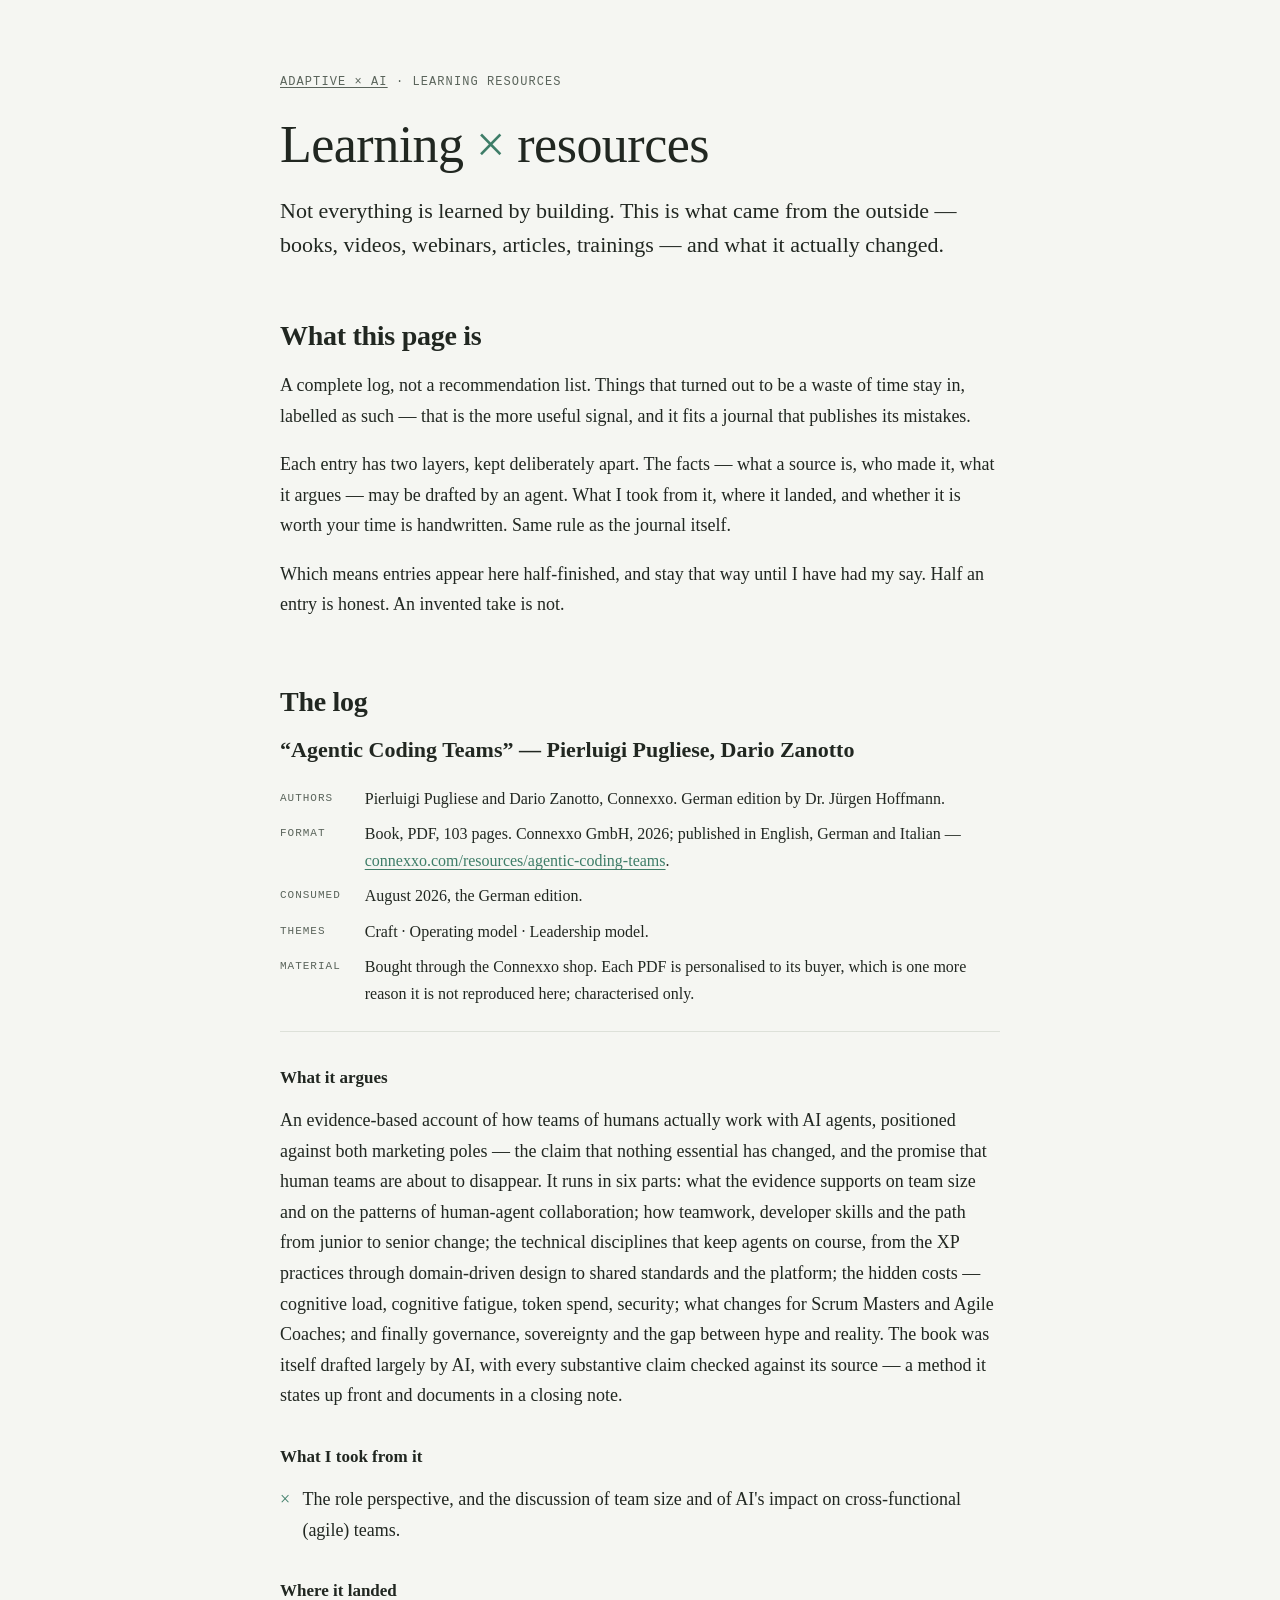
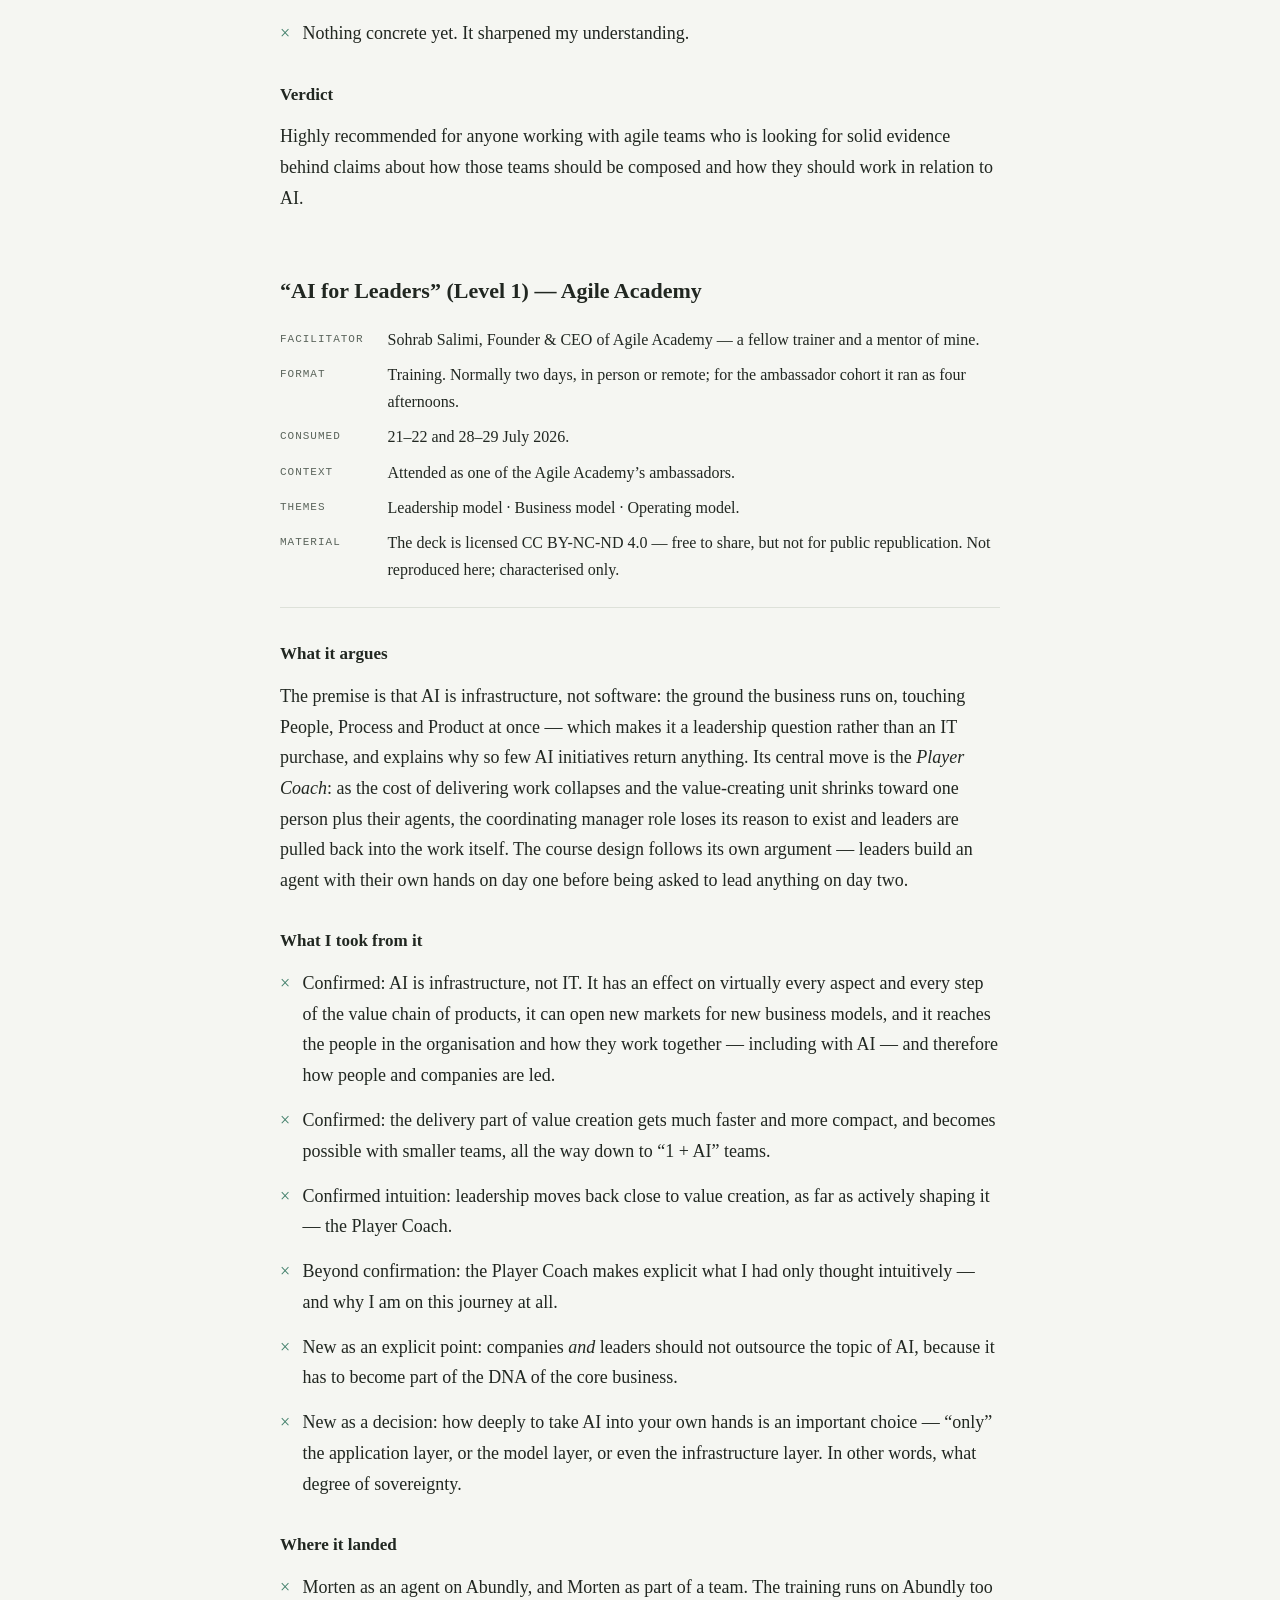
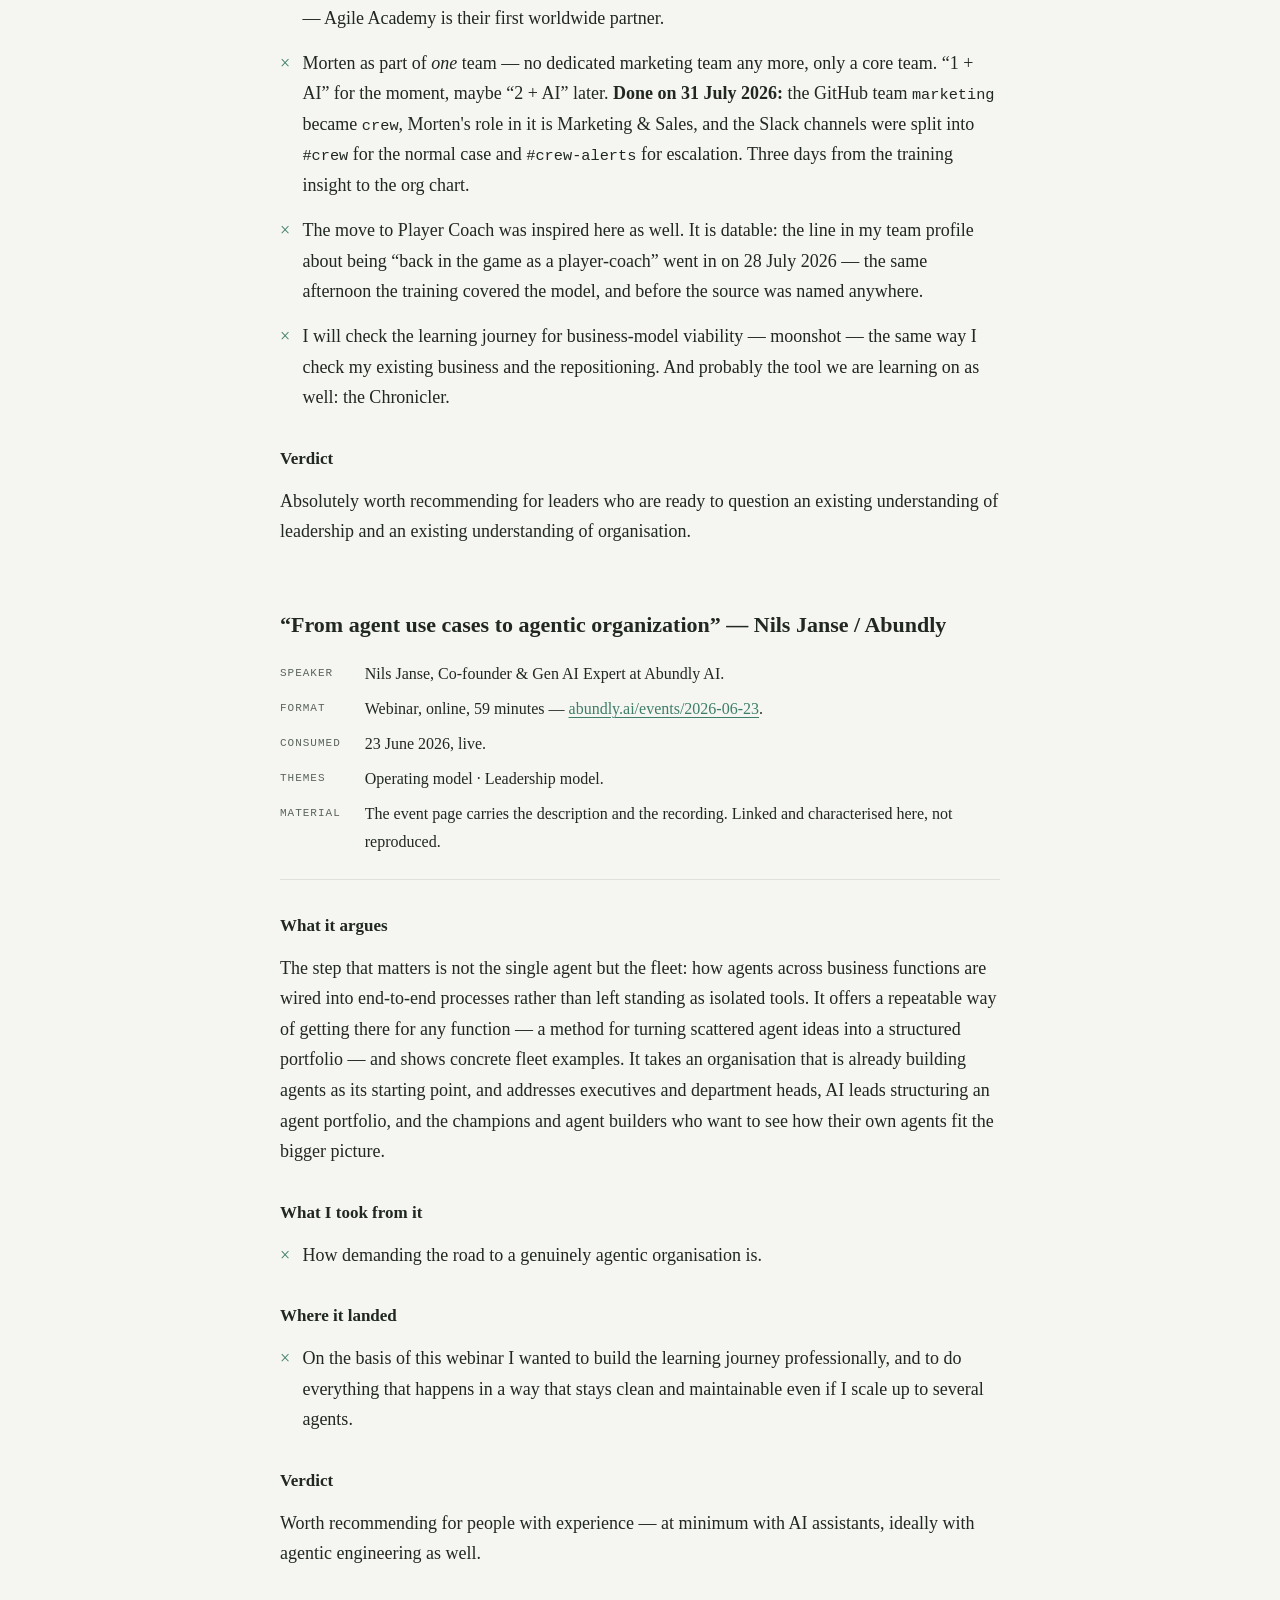
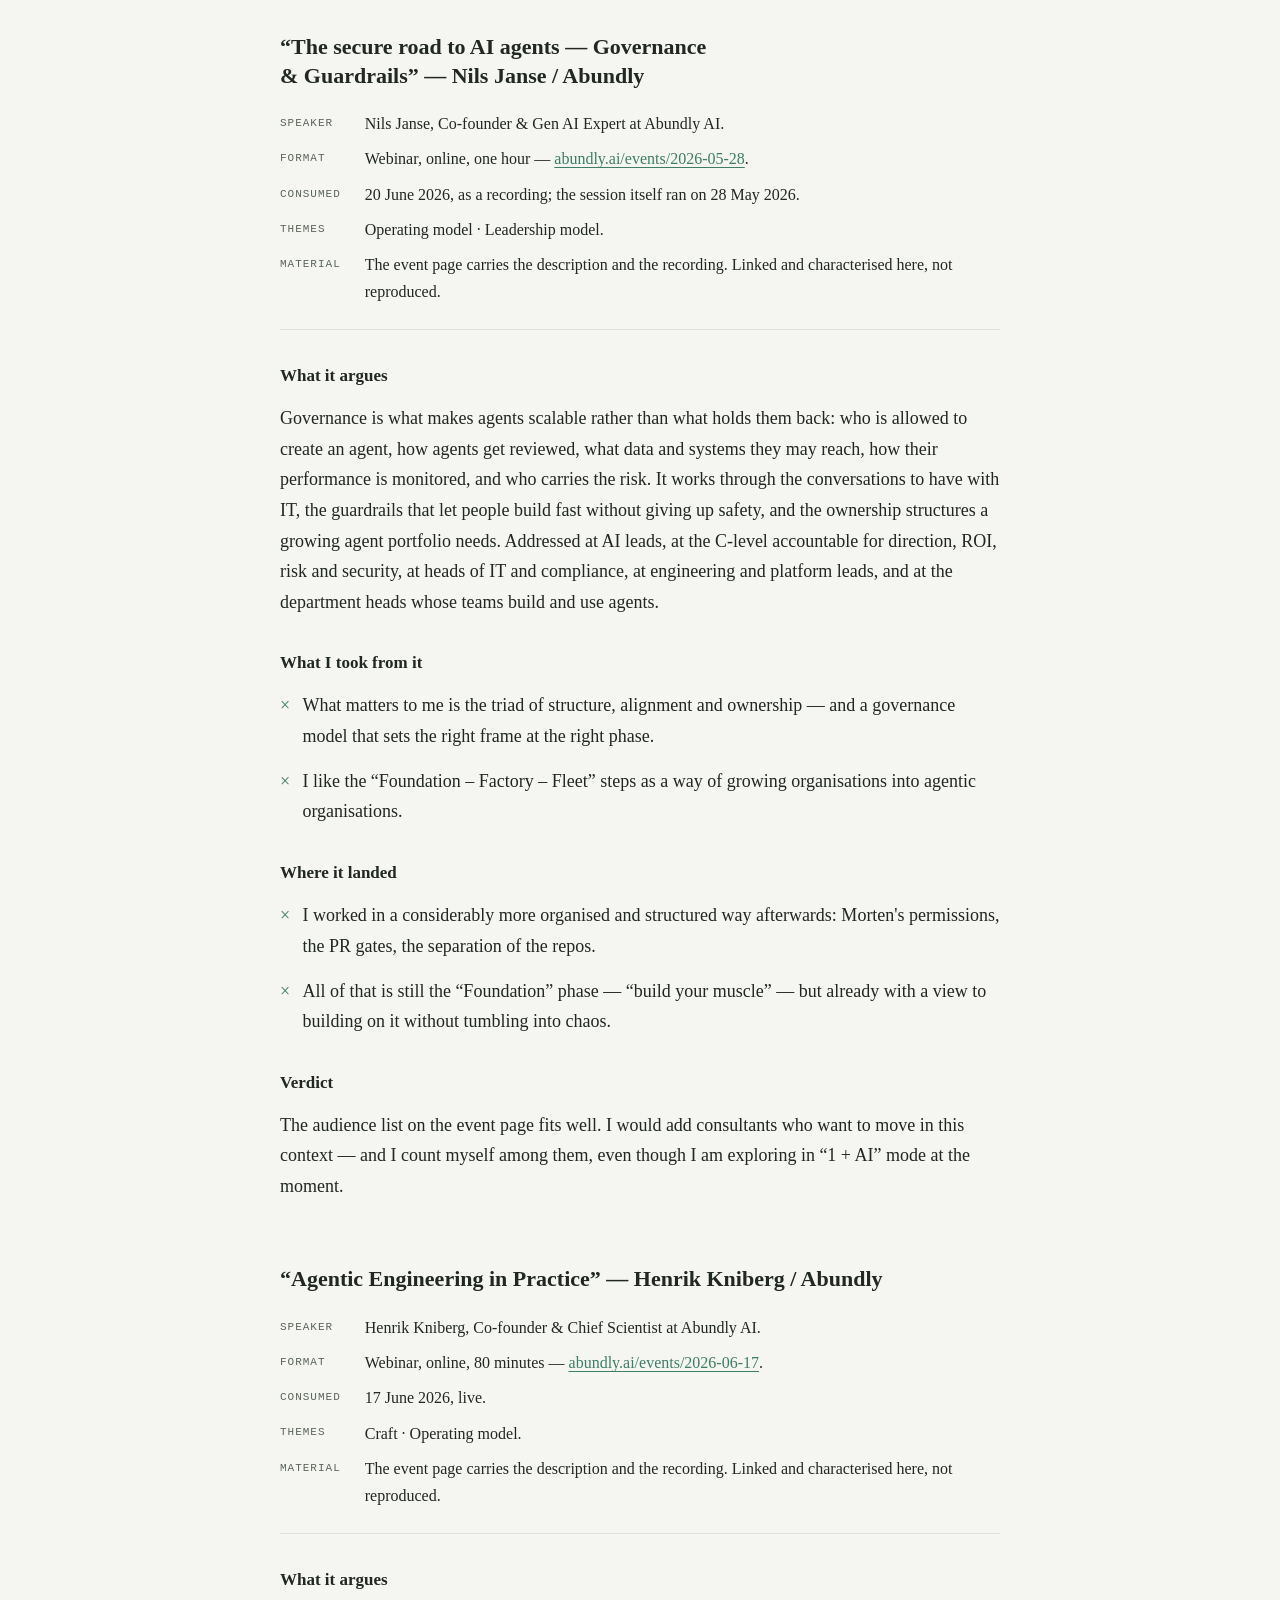
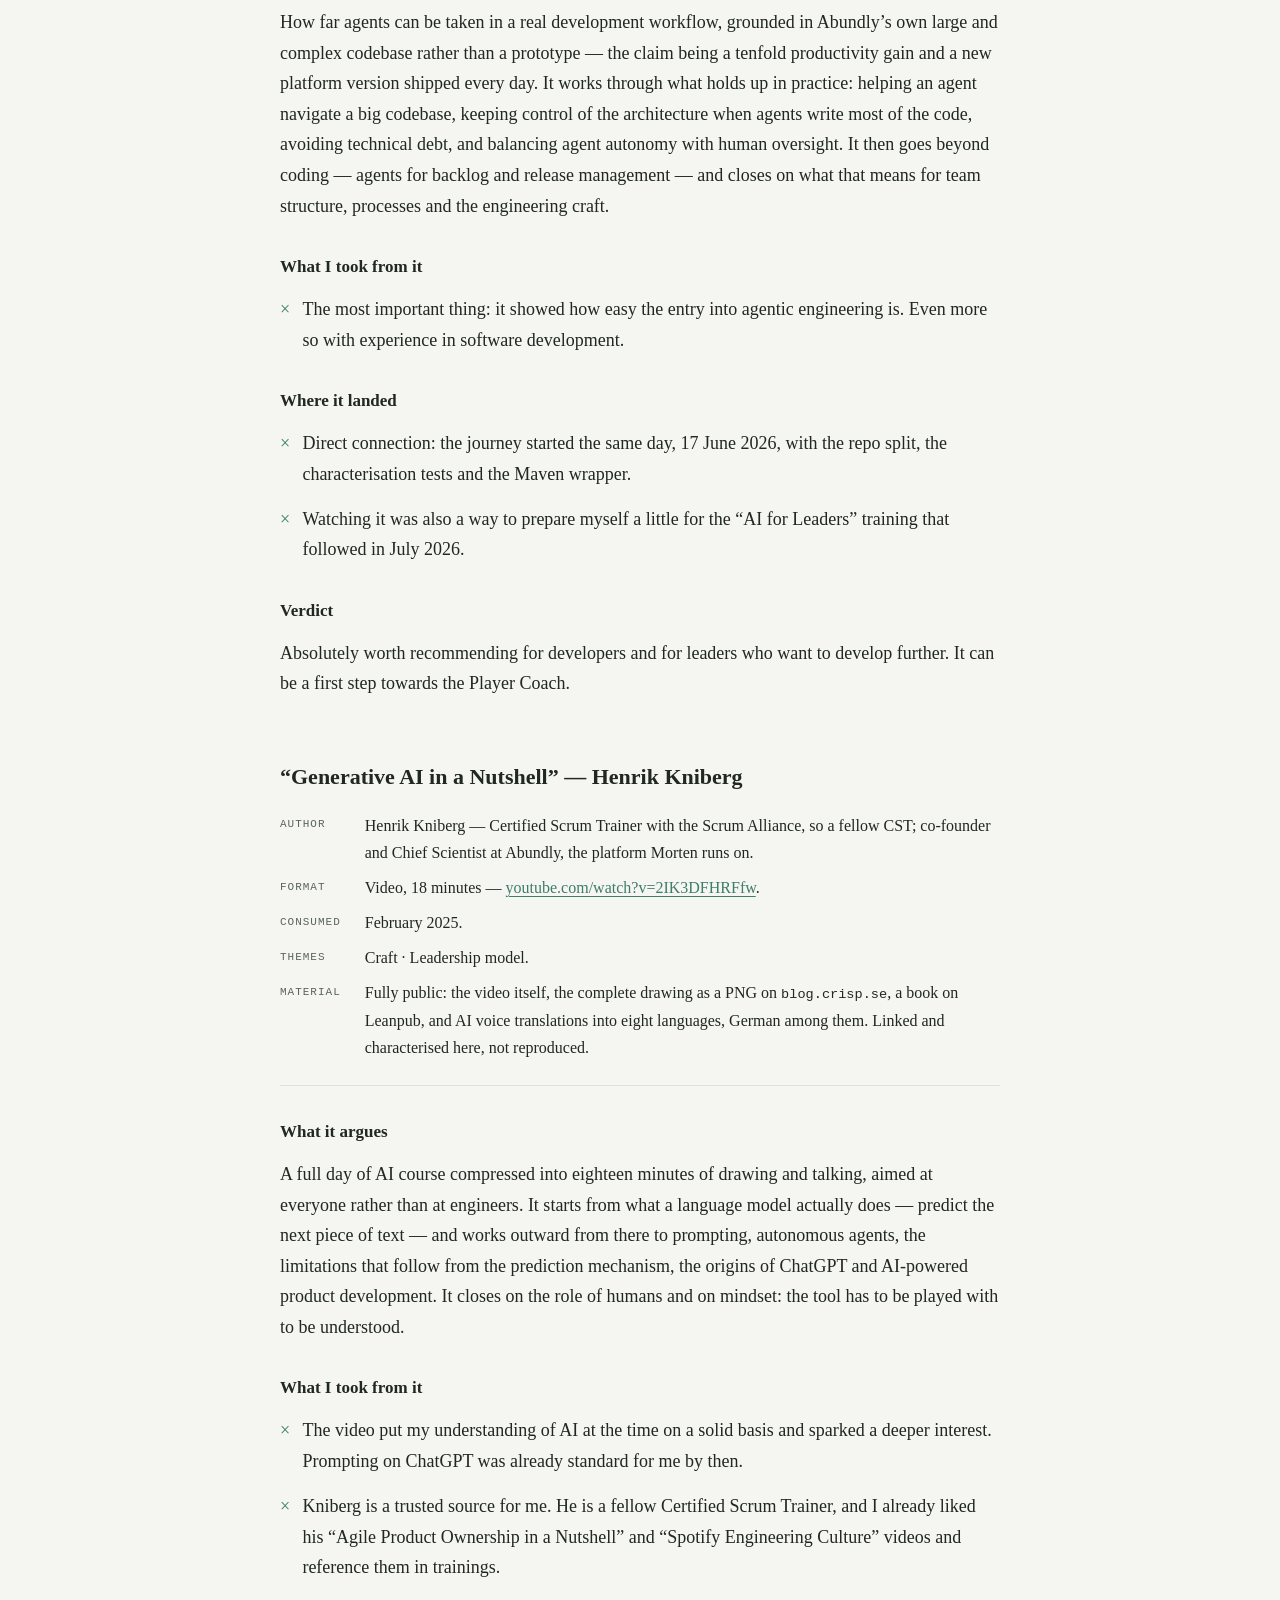
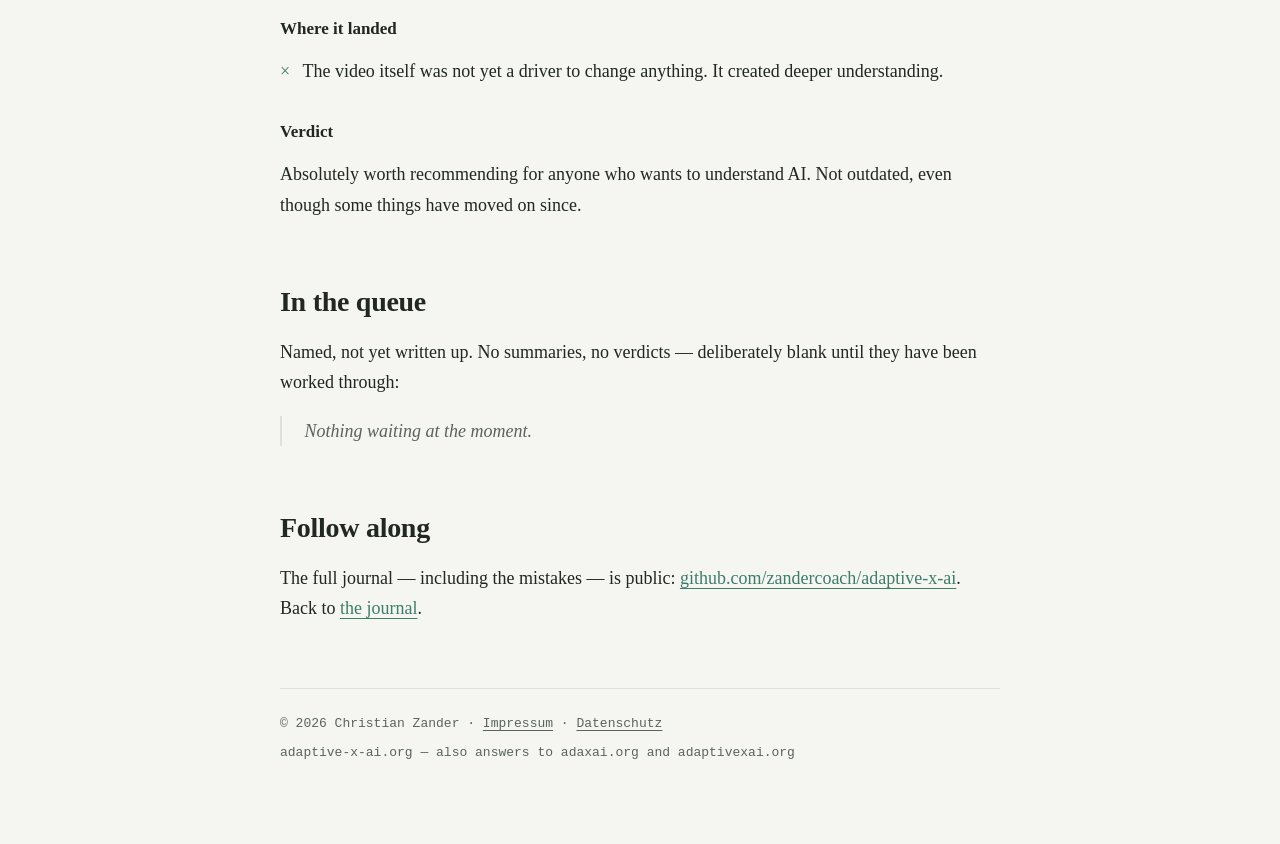
==== docs/resources.html @ 58e1b664 "Everything that fed in from outside is now in the log Five entries added to the learning resources: " ====
<!doctype html>
<html lang="en">
<head>
<meta charset="utf-8">
<meta name="viewport" content="width=device-width, initial-scale=1">
<title>Learning Resources — Adaptive × AI</title>
<meta name="description" content="Books, videos, webinars, articles and trainings that fed into the Adaptive × AI learning journey — with what they actually changed.">
<link rel="icon" href="data:image/svg+xml,%3Csvg xmlns='http://www.w3.org/2000/svg' viewBox='0 0 16 16'%3E%3Ctext x='8' y='13' font-size='14' text-anchor='middle' fill='%233E7D68' font-family='Georgia,serif'%3E%C3%97%3C/text%3E%3C/svg%3E">
<style>
:root {
  --paper: #F5F6F2;
  --ink: #212721;
  --muted: #5A645B;
  --accent: #3E7D68;
  --rule: #DDE1D9;
  --serif: Charter, "Bitstream Charter", "Sitka Text", Cambria, Georgia, serif;
  --mono: ui-monospace, "Cascadia Code", Consolas, "SF Mono", Menlo, monospace;
}
@media (prefers-color-scheme: dark) {
  :root {
    --paper: #161A16;
    --ink: #D9DED4;
    --muted: #93A094;
    --accent: #7FBCA5;
    --rule: #2B312B;
  }
}
:root[data-theme="light"] {
  --paper: #F5F6F2;
  --ink: #212721;
  --muted: #5A645B;
  --accent: #3E7D68;
  --rule: #DDE1D9;
}
:root[data-theme="dark"] {
  --paper: #161A16;
  --ink: #D9DED4;
  --muted: #93A094;
  --accent: #7FBCA5;
  --rule: #2B312B;
}
* { box-sizing: border-box; }
html { background: var(--paper); }
body {
  margin: 0;
  background: var(--paper);
  color: var(--ink);
  font-family: var(--serif);
  font-size: 1.125rem;
  line-height: 1.7;
}
main {
  max-width: 48rem;
  margin: 0 auto;
  padding: 4.5rem 1.5rem 2rem;
}
a {
  color: var(--accent);
  text-decoration: underline;
  text-decoration-thickness: 1px;
  text-underline-offset: 0.2em;
}
a:hover { text-decoration-thickness: 2px; }
a:focus-visible {
  outline: 2px solid var(--accent);
  outline-offset: 2px;
  border-radius: 1px;
}
header { margin-bottom: 3.5rem; }
.eyebrow {
  font-family: var(--mono);
  font-size: 0.75rem;
  letter-spacing: 0.09em;
  text-transform: uppercase;
  color: var(--muted);
  margin: 0 0 1.5rem;
}
.eyebrow a { color: var(--muted); }
.eyebrow a:hover { color: var(--accent); }
h1 {
  font-size: clamp(2.25rem, 6.5vw, 3.25rem);
  font-weight: 400;
  line-height: 1.1;
  margin: 0 0 1.25rem;
  letter-spacing: -0.01em;
  text-wrap: balance;
}
h1 .x { color: var(--accent); }
.lede {
  font-size: 1.375rem;
  line-height: 1.55;
  margin: 0 0 1.25rem;
  text-wrap: balance;
}
section { margin-bottom: 4rem; }
h2 {
  font-family: var(--serif);
  font-size: 1.75rem;
  font-weight: 600;
  line-height: 1.25;
  letter-spacing: -0.01em;
  color: var(--ink);
  margin: 0 0 1.1rem;
  text-wrap: balance;
}
h3 {
  font-family: var(--serif);
  font-size: 1.375rem;
  font-weight: 600;
  line-height: 1.3;
  margin: 4rem 0 1.25rem;
  text-wrap: balance;
}
h2 + h3 { margin-top: 0; }
h4 {
  font-family: var(--serif);
  font-size: 1.0625rem;
  font-weight: 600;
  margin: 2rem 0 0.75rem;
}
p { margin: 0 0 1.1rem; }
p:last-child { margin-bottom: 0; }
dl.facts {
  display: grid;
  grid-template-columns: max-content 1fr;
  gap: 0.5rem 1.5rem;
  margin: 0 0 1.75rem;
  padding: 0 0 1.5rem;
  border-bottom: 1px solid var(--rule);
  font-size: 1rem;
}
dl.facts dt {
  font-family: var(--mono);
  font-size: 0.6875rem;
  letter-spacing: 0.09em;
  text-transform: uppercase;
  color: var(--muted);
  padding-top: 0.45em;
  line-height: 1.5;
}
dl.facts dd { margin: 0; }
@media (max-width: 36rem) {
  dl.facts {
    grid-template-columns: 1fr;
    gap: 0;
  }
  dl.facts dt { padding-top: 1rem; }
  dl.facts dt:first-child { padding-top: 0; }
}
code {
  font-family: var(--mono);
  font-size: 0.85em;
}
ul {
  margin: 0;
  padding: 0;
  list-style: none;
  display: flex;
  flex-direction: column;
  gap: 0.9rem;
}
ul li {
  padding-left: 1.4rem;
  position: relative;
}
ul li::before {
  content: "×";
  position: absolute;
  left: 0;
  color: var(--accent);
}
.meta {
  font-family: var(--mono);
  font-size: 0.8125rem;
  color: var(--muted);
}
.empty {
  border-left: 2px solid var(--rule);
  padding-left: 1.4rem;
  color: var(--muted);
  font-style: italic;
}
footer {
  border-top: 1px solid var(--rule);
  margin-top: 4rem;
  padding: 1.5rem 0 3rem;
  font-family: var(--mono);
  font-size: 0.8125rem;
  color: var(--muted);
  display: flex;
  flex-direction: column;
  gap: 0.4rem;
}
footer p { margin: 0; }
footer a { color: var(--muted); }
footer a:hover { color: var(--accent); }
</style>
</head>
<body>
<main>

<header>
  <p class="eyebrow"><a href="./">Adaptive × AI</a> · Learning resources</p>
  <h1>Learning <span class="x">×</span> resources</h1>
  <p class="lede">Not everything is learned by building. This is what came from the outside — books, videos, webinars, articles, trainings — and what it actually changed.</p>
</header>

<section>
  <h2>What this page is</h2>
  <p>A complete log, not a recommendation list. Things that turned out to be a waste of time stay in, labelled as such — that is the more useful signal, and it fits a journal that publishes its mistakes.</p>
  <p>Each entry has two layers, kept deliberately apart. The facts — what a source is, who made it, what it argues — may be drafted by an agent. What I took from it, where it landed, and whether it is worth your time is handwritten. Same rule as the journal itself.</p>
  <p>Which means entries appear here half-finished, and stay that way until I have had my say. Half an entry is honest. An invented take is not.</p>
</section>

<section>
  <h2>The log</h2>

  <h3>“Agentic Coding Teams” — Pierluigi Pugliese, Dario Zanotto</h3>

  <dl class="facts">
    <dt>Authors</dt>
    <dd>Pierluigi Pugliese and Dario Zanotto, Connexxo. German edition by Dr. Jürgen Hoffmann.</dd>
    <dt>Format</dt>
    <dd>Book, PDF, 103 pages. Connexxo GmbH, 2026; published in English, German and Italian — <a href="https://connexxo.com/resources/agentic-coding-teams/">connexxo.com/resources/agentic-coding-teams</a>.</dd>
    <dt>Consumed</dt>
    <dd>August 2026, the German edition.</dd>
    <dt>Themes</dt>
    <dd>Craft · Operating model · Leadership model.</dd>
    <dt>Material</dt>
    <dd>Bought through the Connexxo shop. Each PDF is personalised to its buyer, which is one more reason it is not reproduced here; characterised only.</dd>
  </dl>

  <h4>What it argues</h4>
  <p>An evidence-based account of how teams of humans actually work with AI agents, positioned against both marketing poles — the claim that nothing essential has changed, and the promise that human teams are about to disappear. It runs in six parts: what the evidence supports on team size and on the patterns of human-agent collaboration; how teamwork, developer skills and the path from junior to senior change; the technical disciplines that keep agents on course, from the XP practices through domain-driven design to shared standards and the platform; the hidden costs — cognitive load, cognitive fatigue, token spend, security; what changes for Scrum Masters and Agile Coaches; and finally governance, sovereignty and the gap between hype and reality. The book was itself drafted largely by AI, with every substantive claim checked against its source — a method it states up front and documents in a closing note.</p>

  <h4>What I took from it</h4>
  <ul>
    <li>The role perspective, and the discussion of team size and of AI's impact on cross-functional (agile) teams.</li>
  </ul>

  <h4>Where it landed</h4>
  <ul>
    <li>Nothing concrete yet. It sharpened my understanding.</li>
  </ul>

  <h4>Verdict</h4>
  <p>Highly recommended for anyone working with agile teams who is looking for solid evidence behind claims about how those teams should be composed and how they should work in relation to AI.</p>

  <h3>“AI for Leaders” (Level 1) — Agile Academy</h3>

  <dl class="facts">
    <dt>Facilitator</dt>
    <dd>Sohrab Salimi, Founder &amp; CEO of Agile Academy — a fellow trainer and a mentor of mine.</dd>
    <dt>Format</dt>
    <dd>Training. Normally two days, in person or remote; for the ambassador cohort it ran as four afternoons.</dd>
    <dt>Consumed</dt>
    <dd>21–22 and 28–29 July 2026.</dd>
    <dt>Context</dt>
    <dd>Attended as one of the Agile Academy’s ambassadors.</dd>
    <dt>Themes</dt>
    <dd>Leadership model · Business model · Operating model.</dd>
    <dt>Material</dt>
    <dd>The deck is licensed CC BY-NC-ND 4.0 — free to share, but not for public republication. Not reproduced here; characterised only.</dd>
  </dl>

  <h4>What it argues</h4>
  <p>The premise is that AI is infrastructure, not software: the ground the business runs on, touching People, Process and Product at once — which makes it a leadership question rather than an IT purchase, and explains why so few AI initiatives return anything. Its central move is the <em>Player Coach</em>: as the cost of delivering work collapses and the value-creating unit shrinks toward one person plus their agents, the coordinating manager role loses its reason to exist and leaders are pulled back into the work itself. The course design follows its own argument — leaders build an agent with their own hands on day one before being asked to lead anything on day two.</p>

  <h4>What I took from it</h4>
  <ul>
    <li>Confirmed: AI is infrastructure, not IT. It has an effect on virtually every aspect and every step of the value chain of products, it can open new markets for new business models, and it reaches the people in the organisation and how they work together — including with AI — and therefore how people and companies are led.</li>
    <li>Confirmed: the delivery part of value creation gets much faster and more compact, and becomes possible with smaller teams, all the way down to “1 + AI” teams.</li>
    <li>Confirmed intuition: leadership moves back close to value creation, as far as actively shaping it — the Player Coach.</li>
    <li>Beyond confirmation: the Player Coach makes explicit what I had only thought intuitively — and why I am on this journey at all.</li>
    <li>New as an explicit point: companies <em>and</em> leaders should not outsource the topic of AI, because it has to become part of the DNA of the core business.</li>
    <li>New as a decision: how deeply to take AI into your own hands is an important choice — “only” the application layer, or the model layer, or even the infrastructure layer. In other words, what degree of sovereignty.</li>
  </ul>

  <h4>Where it landed</h4>
  <ul>
    <li>Morten as an agent on Abundly, and Morten as part of a team. The training runs on Abundly too — Agile Academy is their first worldwide partner.</li>
    <li>Morten as part of <em>one</em> team — no dedicated marketing team any more, only a core team. “1 + AI” for the moment, maybe “2 + AI” later. <strong>Done on 31 July 2026:</strong> the GitHub team <code>marketing</code> became <code>crew</code>, Morten's role in it is Marketing &amp; Sales, and the Slack channels were split into <code>#crew</code> for the normal case and <code>#crew-alerts</code> for escalation. Three days from the training insight to the org chart.</li>
    <li>The move to Player Coach was inspired here as well. It is datable: the line in my team profile about being “back in the game as a player-coach” went in on 28 July 2026 — the same afternoon the training covered the model, and before the source was named anywhere.</li>
    <li>I will check the learning journey for business-model viability — moonshot — the same way I check my existing business and the repositioning. And probably the tool we are learning on as well: the Chronicler.</li>
  </ul>

  <h4>Verdict</h4>
  <p>Absolutely worth recommending for leaders who are ready to question an existing understanding of leadership and an existing understanding of organisation.</p>

  <h3>“From agent use cases to agentic organization” — Nils Janse / Abundly</h3>

  <dl class="facts">
    <dt>Speaker</dt>
    <dd>Nils Janse, Co-founder &amp; Gen AI Expert at Abundly AI.</dd>
    <dt>Format</dt>
    <dd>Webinar, online, 59 minutes — <a href="https://www.abundly.ai/events/2026-06-23/webinar-from-agent-use-cases-to-agentic-organization">abundly.ai/events/2026-06-23</a>.</dd>
    <dt>Consumed</dt>
    <dd>23 June 2026, live.</dd>
    <dt>Themes</dt>
    <dd>Operating model · Leadership model.</dd>
    <dt>Material</dt>
    <dd>The event page carries the description and the recording. Linked and characterised here, not reproduced.</dd>
  </dl>

  <h4>What it argues</h4>
  <p>The step that matters is not the single agent but the fleet: how agents across business functions are wired into end-to-end processes rather than left standing as isolated tools. It offers a repeatable way of getting there for any function — a method for turning scattered agent ideas into a structured portfolio — and shows concrete fleet examples. It takes an organisation that is already building agents as its starting point, and addresses executives and department heads, AI leads structuring an agent portfolio, and the champions and agent builders who want to see how their own agents fit the bigger picture.</p>

  <h4>What I took from it</h4>
  <ul>
    <li>How demanding the road to a genuinely agentic organisation is.</li>
  </ul>

  <h4>Where it landed</h4>
  <ul>
    <li>On the basis of this webinar I wanted to build the learning journey professionally, and to do everything that happens in a way that stays clean and maintainable even if I scale up to several agents.</li>
  </ul>

  <h4>Verdict</h4>
  <p>Worth recommending for people with experience — at minimum with AI assistants, ideally with agentic engineering as well.</p>

  <h3>“The secure road to AI agents — Governance &amp; Guardrails” — Nils Janse / Abundly</h3>

  <dl class="facts">
    <dt>Speaker</dt>
    <dd>Nils Janse, Co-founder &amp; Gen AI Expert at Abundly AI.</dd>
    <dt>Format</dt>
    <dd>Webinar, online, one hour — <a href="https://www.abundly.ai/events/2026-05-28/webinar-the-secure-road-to-ai-agents-governance-guardrails">abundly.ai/events/2026-05-28</a>.</dd>
    <dt>Consumed</dt>
    <dd>20 June 2026, as a recording; the session itself ran on 28 May 2026.</dd>
    <dt>Themes</dt>
    <dd>Operating model · Leadership model.</dd>
    <dt>Material</dt>
    <dd>The event page carries the description and the recording. Linked and characterised here, not reproduced.</dd>
  </dl>

  <h4>What it argues</h4>
  <p>Governance is what makes agents scalable rather than what holds them back: who is allowed to create an agent, how agents get reviewed, what data and systems they may reach, how their performance is monitored, and who carries the risk. It works through the conversations to have with IT, the guardrails that let people build fast without giving up safety, and the ownership structures a growing agent portfolio needs. Addressed at AI leads, at the C-level accountable for direction, ROI, risk and security, at heads of IT and compliance, at engineering and platform leads, and at the department heads whose teams build and use agents.</p>

  <h4>What I took from it</h4>
  <ul>
    <li>What matters to me is the triad of structure, alignment and ownership — and a governance model that sets the right frame at the right phase.</li>
    <li>I like the “Foundation – Factory – Fleet” steps as a way of growing organisations into agentic organisations.</li>
  </ul>

  <h4>Where it landed</h4>
  <ul>
    <li>I worked in a considerably more organised and structured way afterwards: Morten's permissions, the PR gates, the separation of the repos.</li>
    <li>All of that is still the “Foundation” phase — “build your muscle” — but already with a view to building on it without tumbling into chaos.</li>
  </ul>

  <h4>Verdict</h4>
  <p>The audience list on the event page fits well. I would add consultants who want to move in this context — and I count myself among them, even though I am exploring in “1 + AI” mode at the moment.</p>

  <h3>“Agentic Engineering in Practice” — Henrik Kniberg / Abundly</h3>

  <dl class="facts">
    <dt>Speaker</dt>
    <dd>Henrik Kniberg, Co-founder &amp; Chief Scientist at Abundly AI.</dd>
    <dt>Format</dt>
    <dd>Webinar, online, 80 minutes — <a href="https://www.abundly.ai/events/2026-06-17/webinar-agentic-engineering-in-practice">abundly.ai/events/2026-06-17</a>.</dd>
    <dt>Consumed</dt>
    <dd>17 June 2026, live.</dd>
    <dt>Themes</dt>
    <dd>Craft · Operating model.</dd>
    <dt>Material</dt>
    <dd>The event page carries the description and the recording. Linked and characterised here, not reproduced.</dd>
  </dl>

  <h4>What it argues</h4>
  <p>How far agents can be taken in a real development workflow, grounded in Abundly’s own large and complex codebase rather than a prototype — the claim being a tenfold productivity gain and a new platform version shipped every day. It works through what holds up in practice: helping an agent navigate a big codebase, keeping control of the architecture when agents write most of the code, avoiding technical debt, and balancing agent autonomy with human oversight. It then goes beyond coding — agents for backlog and release management — and closes on what that means for team structure, processes and the engineering craft.</p>

  <h4>What I took from it</h4>
  <ul>
    <li>The most important thing: it showed how easy the entry into agentic engineering is. Even more so with experience in software development.</li>
  </ul>

  <h4>Where it landed</h4>
  <ul>
    <li>Direct connection: the journey started the same day, 17 June 2026, with the repo split, the characterisation tests and the Maven wrapper.</li>
    <li>Watching it was also a way to prepare myself a little for the “AI for Leaders” training that followed in July 2026.</li>
  </ul>

  <h4>Verdict</h4>
  <p>Absolutely worth recommending for developers and for leaders who want to develop further. It can be a first step towards the Player Coach.</p>

  <h3>“Generative AI in a Nutshell” — Henrik Kniberg</h3>

  <dl class="facts">
    <dt>Author</dt>
    <dd>Henrik Kniberg — Certified Scrum Trainer with the Scrum Alliance, so a fellow CST; co-founder and Chief Scientist at Abundly, the platform Morten runs on.</dd>
    <dt>Format</dt>
    <dd>Video, 18 minutes — <a href="https://www.youtube.com/watch?v=2IK3DFHRFfw">youtube.com/watch?v=2IK3DFHRFfw</a>.</dd>
    <dt>Consumed</dt>
    <dd>February 2025.</dd>
    <dt>Themes</dt>
    <dd>Craft · Leadership model.</dd>
    <dt>Material</dt>
    <dd>Fully public: the video itself, the complete drawing as a PNG on <code>blog.crisp.se</code>, a book on Leanpub, and AI voice translations into eight languages, German among them. Linked and characterised here, not reproduced.</dd>
  </dl>

  <h4>What it argues</h4>
  <p>A full day of AI course compressed into eighteen minutes of drawing and talking, aimed at everyone rather than at engineers. It starts from what a language model actually does — predict the next piece of text — and works outward from there to prompting, autonomous agents, the limitations that follow from the prediction mechanism, the origins of ChatGPT and AI-powered product development. It closes on the role of humans and on mindset: the tool has to be played with to be understood.</p>

  <h4>What I took from it</h4>
  <ul>
    <li>The video put my understanding of AI at the time on a solid basis and sparked a deeper interest. Prompting on ChatGPT was already standard for me by then.</li>
    <li>Kniberg is a trusted source for me. He is a fellow Certified Scrum Trainer, and I already liked his “Agile Product Ownership in a Nutshell” and “Spotify Engineering Culture” videos and reference them in trainings.</li>
  </ul>

  <h4>Where it landed</h4>
  <ul>
    <li>The video itself was not yet a driver to change anything. It created deeper understanding.</li>
  </ul>

  <h4>Verdict</h4>
  <p>Absolutely worth recommending for anyone who wants to understand AI. Not outdated, even though some things have moved on since.</p>
</section>

<section>
  <h2>In the queue</h2>
  <p>Named, not yet written up. No summaries, no verdicts — deliberately blank until they have been worked through:</p>
  <p class="empty">Nothing waiting at the moment.</p>
</section>

<section>
  <h2>Follow along</h2>
  <p>The full journal — including the mistakes — is public: <a href="https://github.com/zandercoach/adaptive-x-ai">github.com/zandercoach/adaptive-x-ai</a>. Back to <a href="./">the journal</a>.</p>
</section>

<footer>
  <p>© 2026 Christian Zander · <a href="https://www.zander.coach/impressum/">Impressum</a> · <a href="https://www.zander.coach/datenschutz/">Datenschutz</a></p>
  <p>adaptive-x-ai.org — also answers to adaxai.org and adaptivexai.org</p>
</footer>

</main>
</body>
</html>
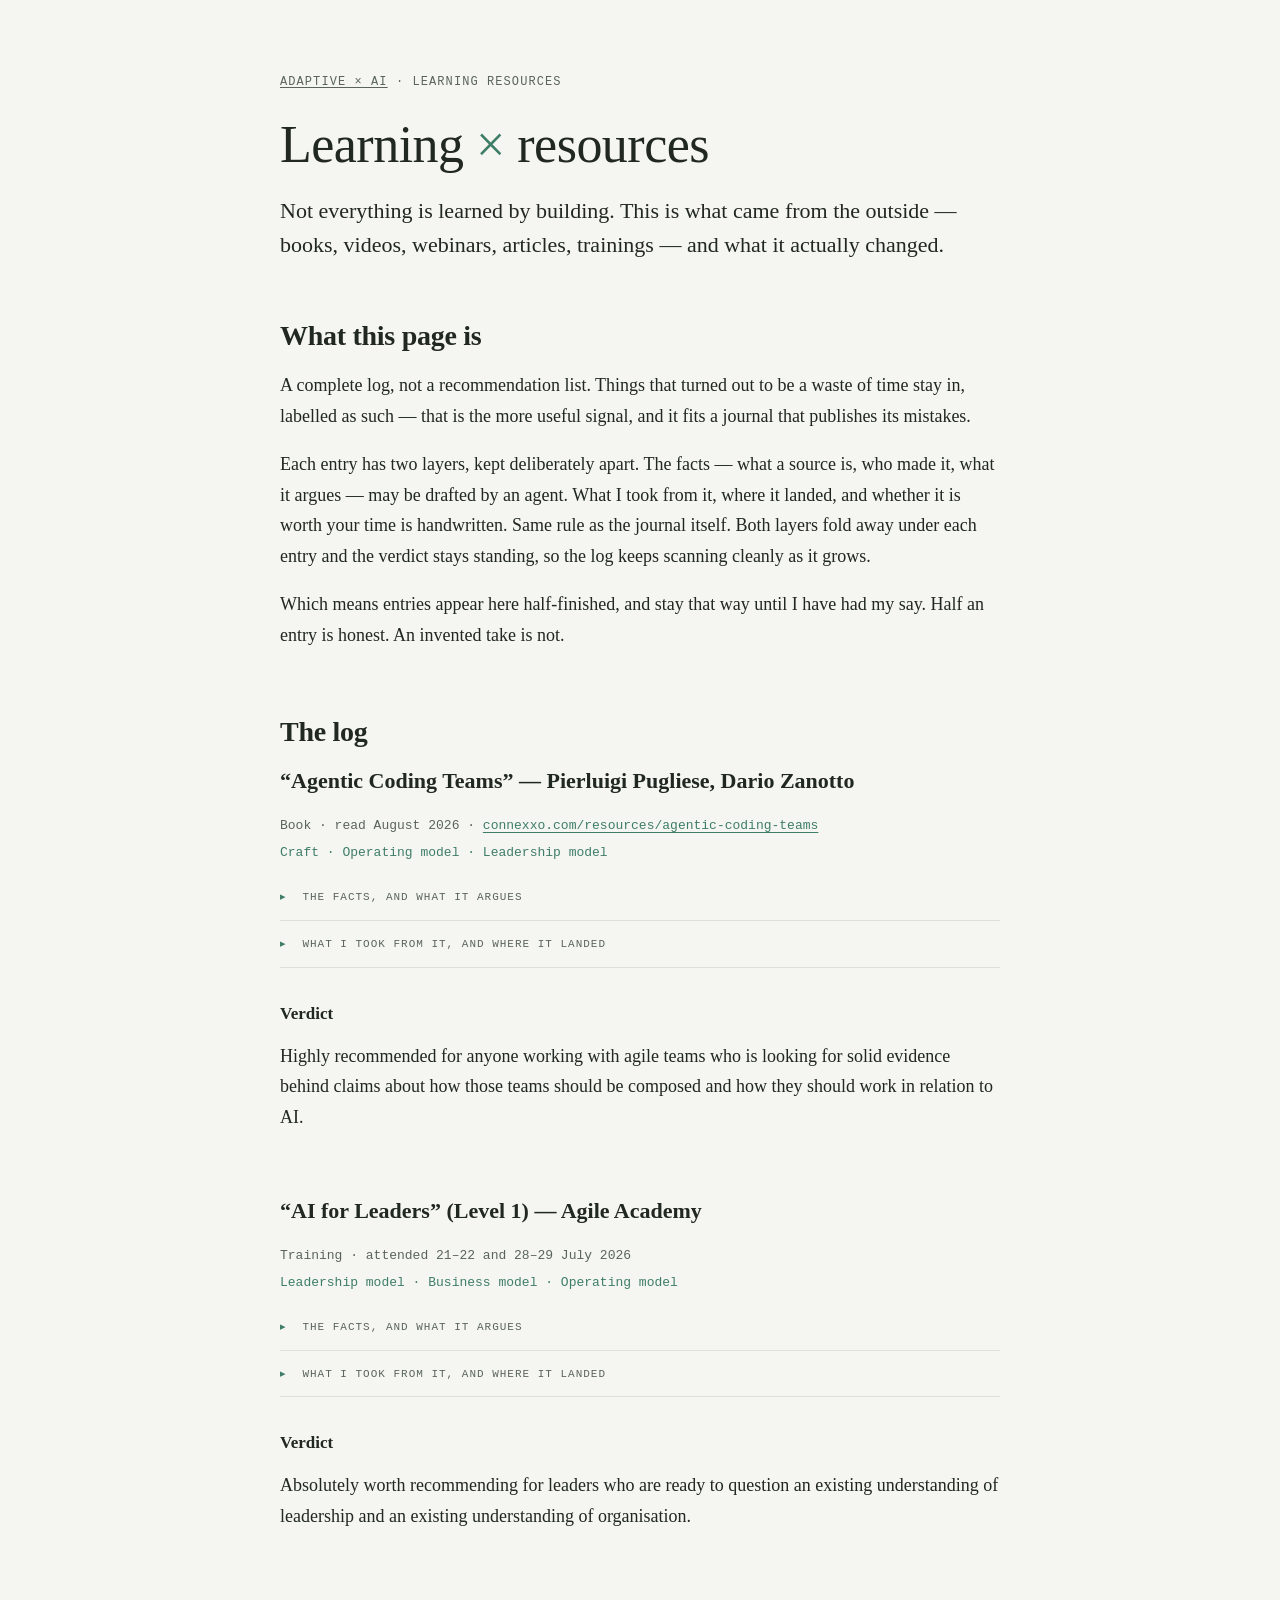
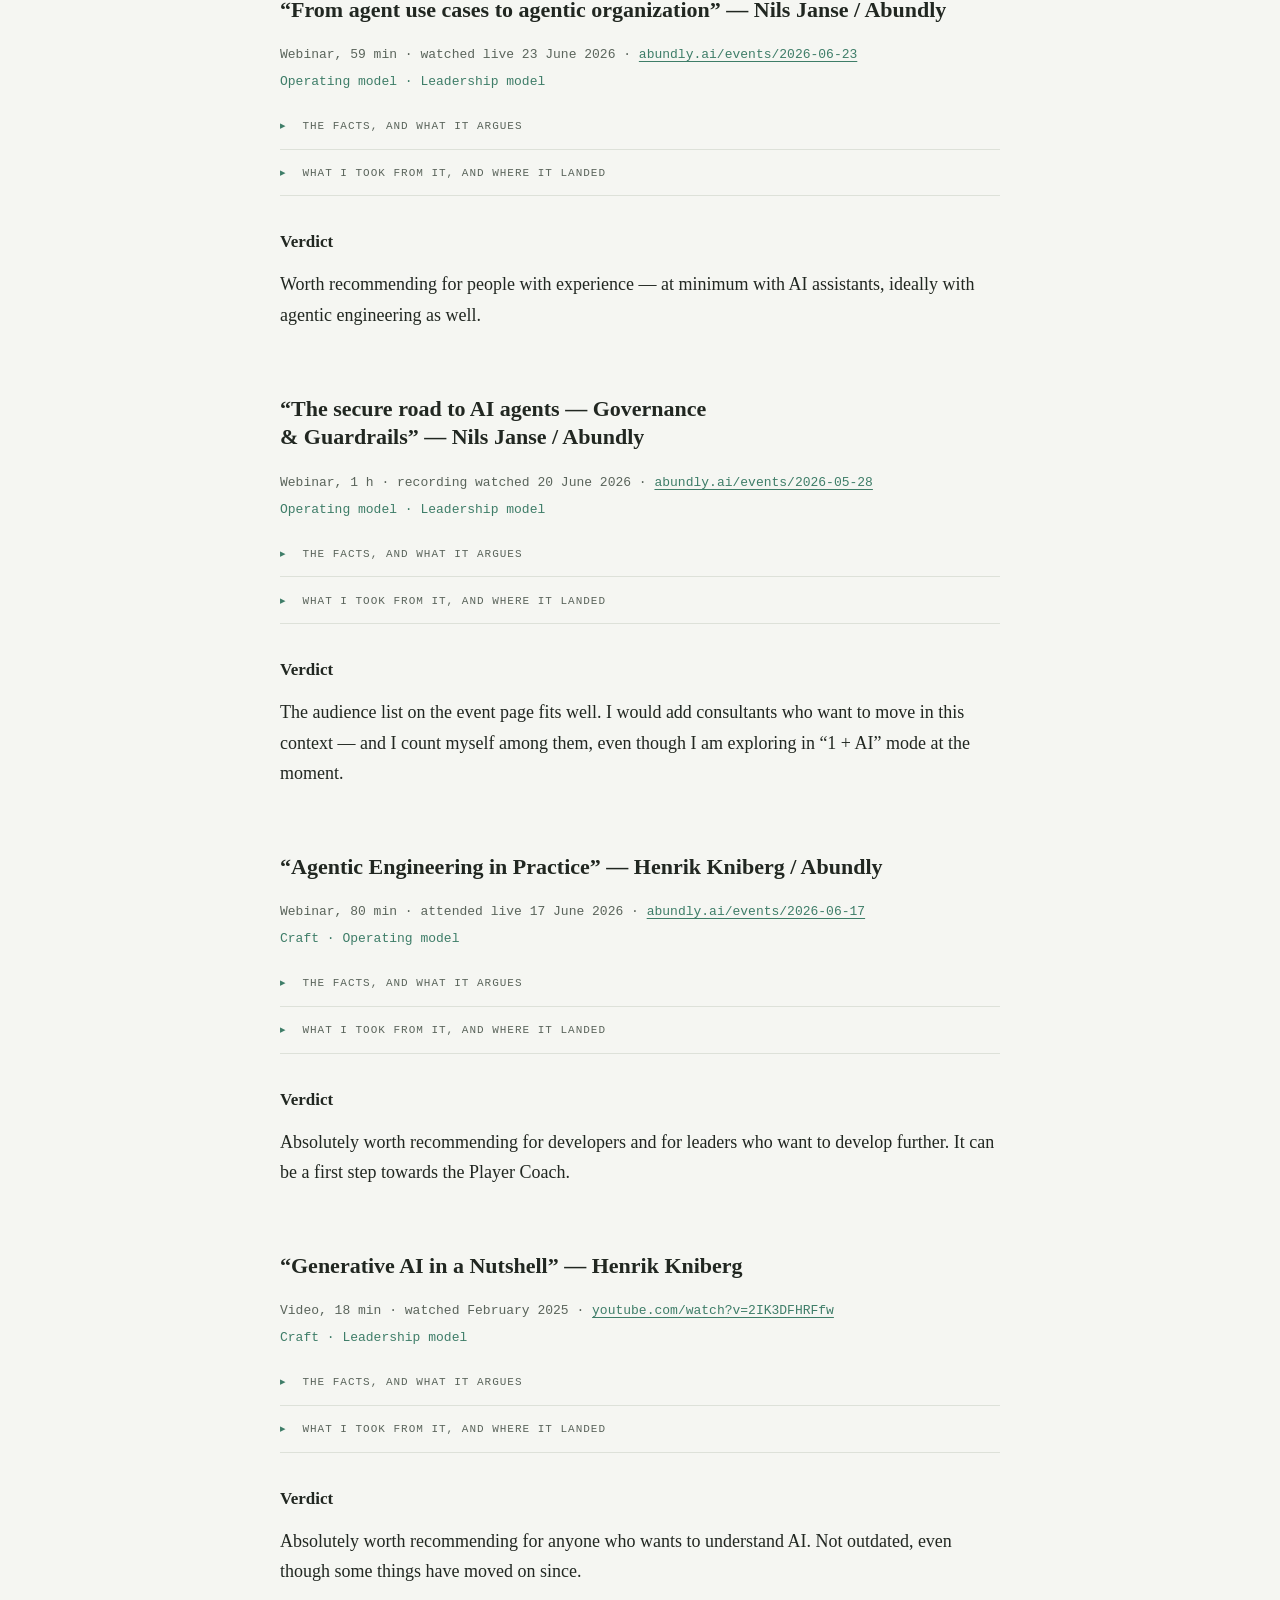
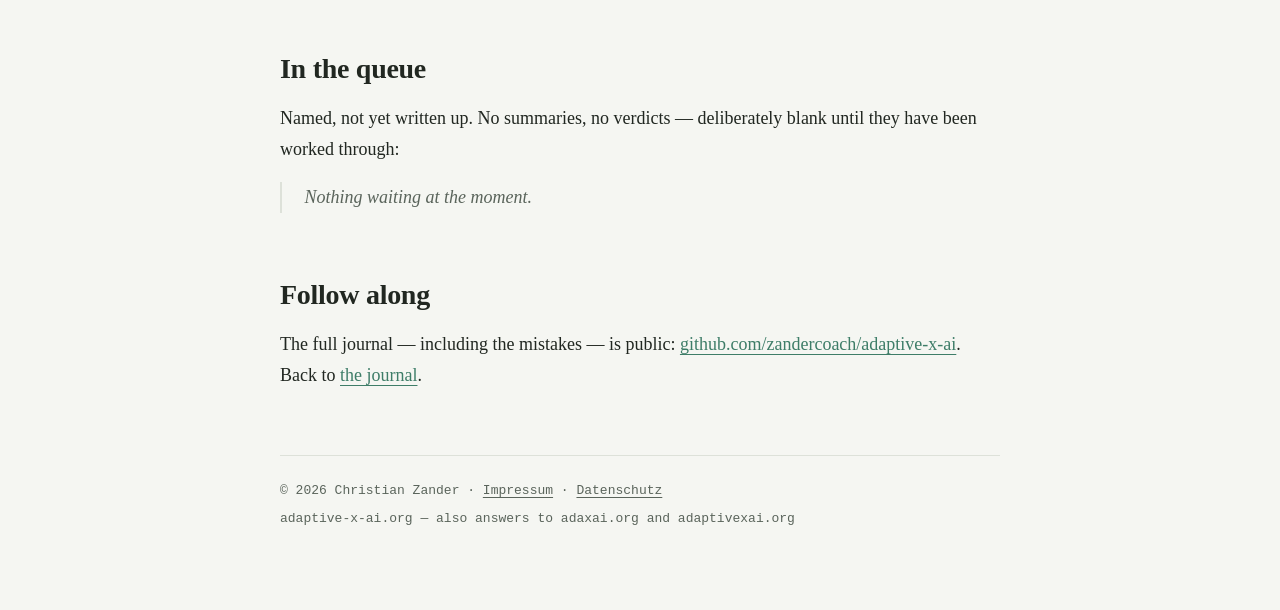
==== commit 748eb0b1: "The log folds, so it stays readable as it grows Each entry is now a title, a meta line, its themes, " ====
--- a/docs/resources.html
+++ b/docs/resources.html
@@ -139,6 +139,57 @@
   line-height: 1.5;
 }
 dl.facts dd { margin: 0; }
+details {
+  margin: 0 0 1.75rem;
+  padding: 0 0 1.5rem;
+  border-bottom: 1px solid var(--rule);
+}
+details:not([open]) {
+  margin-bottom: 0.9rem;
+  padding-bottom: 0.8rem;
+}
+summary {
+  cursor: pointer;
+  font-family: var(--mono);
+  font-size: 0.6875rem;
+  letter-spacing: 0.09em;
+  text-transform: uppercase;
+  color: var(--muted);
+  list-style: none;
+  padding-left: 1.4rem;
+  position: relative;
+}
+summary::-webkit-details-marker { display: none; }
+summary::before {
+  content: "▸";
+  position: absolute;
+  left: 0;
+  color: var(--accent);
+}
+details[open] summary::before { content: "▾"; }
+summary:hover { color: var(--accent); }
+summary:focus-visible {
+  outline: 2px solid var(--accent);
+  outline-offset: 2px;
+  border-radius: 1px;
+}
+details dl.facts {
+  margin: 1.5rem 0 1.25rem;
+  padding: 0;
+  border-bottom: 0;
+}
+details > p { margin: 1.5rem 0 0; }
+p.themes {
+  font-family: var(--mono);
+  font-size: 0.8125rem;
+  color: var(--accent);
+  margin: 0 0 1.5rem;
+}
+p.meta { margin: 0 0 0.3rem; }
+@media print {
+  details::details-content { content-visibility: visible; }
+  summary::before { content: "▾"; }
+}
 @media (max-width: 36rem) {
   dl.facts {
     grid-template-columns: 1fr;
@@ -208,7 +259,7 @@
 <section>
   <h2>What this page is</h2>
   <p>A complete log, not a recommendation list. Things that turned out to be a waste of time stay in, labelled as such — that is the more useful signal, and it fits a journal that publishes its mistakes.</p>
-  <p>Each entry has two layers, kept deliberately apart. The facts — what a source is, who made it, what it argues — may be drafted by an agent. What I took from it, where it landed, and whether it is worth your time is handwritten. Same rule as the journal itself.</p>
+  <p>Each entry has two layers, kept deliberately apart. The facts — what a source is, who made it, what it argues — may be drafted by an agent. What I took from it, where it landed, and whether it is worth your time is handwritten. Same rule as the journal itself. Both layers fold away under each entry and the verdict stays standing, so the log keeps scanning cleanly as it grows.</p>
   <p>Which means entries appear here half-finished, and stay that way until I have had my say. Half an entry is honest. An invented take is not.</p>
 </section>
 
@@ -216,22 +267,27 @@
   <h2>The log</h2>
 
   <h3>“Agentic Coding Teams” — Pierluigi Pugliese, Dario Zanotto</h3>
+
+  <p class="meta">Book · read August 2026 · <a href="https://connexxo.com/resources/agentic-coding-teams/">connexxo.com/resources/agentic-coding-teams</a></p>
+  <p class="themes">Craft · Operating model · Leadership model</p>
+
+  <details>
+    <summary>The facts, and what it argues</summary>
 
   <dl class="facts">
     <dt>Authors</dt>
     <dd>Pierluigi Pugliese and Dario Zanotto, Connexxo. German edition by Dr. Jürgen Hoffmann.</dd>
     <dt>Format</dt>
-    <dd>Book, PDF, 103 pages. Connexxo GmbH, 2026; published in English, German and Italian — <a href="https://connexxo.com/resources/agentic-coding-teams/">connexxo.com/resources/agentic-coding-teams</a>.</dd>
-    <dt>Consumed</dt>
-    <dd>August 2026, the German edition.</dd>
-    <dt>Themes</dt>
-    <dd>Craft · Operating model · Leadership model.</dd>
+    <dd>Book, PDF, 103 pages. Connexxo GmbH, 2026; published in English, German and Italian.</dd>
     <dt>Material</dt>
     <dd>Bought through the Connexxo shop. Each PDF is personalised to its buyer, which is one more reason it is not reproduced here; characterised only.</dd>
   </dl>
 
-  <h4>What it argues</h4>
   <p>An evidence-based account of how teams of humans actually work with AI agents, positioned against both marketing poles — the claim that nothing essential has changed, and the promise that human teams are about to disappear. It runs in six parts: what the evidence supports on team size and on the patterns of human-agent collaboration; how teamwork, developer skills and the path from junior to senior change; the technical disciplines that keep agents on course, from the XP practices through domain-driven design to shared standards and the platform; the hidden costs — cognitive load, cognitive fatigue, token spend, security; what changes for Scrum Masters and Agile Coaches; and finally governance, sovereignty and the gap between hype and reality. The book was itself drafted largely by AI, with every substantive claim checked against its source — a method it states up front and documents in a closing note.</p>
+  </details>
+
+  <details>
+    <summary>What I took from it, and where it landed</summary>
 
   <h4>What I took from it</h4>
   <ul>
@@ -242,29 +298,35 @@
   <ul>
     <li>Nothing concrete yet. It sharpened my understanding.</li>
   </ul>
+  </details>
 
   <h4>Verdict</h4>
   <p>Highly recommended for anyone working with agile teams who is looking for solid evidence behind claims about how those teams should be composed and how they should work in relation to AI.</p>
 
   <h3>“AI for Leaders” (Level 1) — Agile Academy</h3>
+
+  <p class="meta">Training · attended 21–22 and 28–29 July 2026</p>
+  <p class="themes">Leadership model · Business model · Operating model</p>
+
+  <details>
+    <summary>The facts, and what it argues</summary>
 
   <dl class="facts">
     <dt>Facilitator</dt>
     <dd>Sohrab Salimi, Founder &amp; CEO of Agile Academy — a fellow trainer and a mentor of mine.</dd>
     <dt>Format</dt>
     <dd>Training. Normally two days, in person or remote; for the ambassador cohort it ran as four afternoons.</dd>
-    <dt>Consumed</dt>
-    <dd>21–22 and 28–29 July 2026.</dd>
     <dt>Context</dt>
     <dd>Attended as one of the Agile Academy’s ambassadors.</dd>
-    <dt>Themes</dt>
-    <dd>Leadership model · Business model · Operating model.</dd>
     <dt>Material</dt>
     <dd>The deck is licensed CC BY-NC-ND 4.0 — free to share, but not for public republication. Not reproduced here; characterised only.</dd>
   </dl>
 
-  <h4>What it argues</h4>
   <p>The premise is that AI is infrastructure, not software: the ground the business runs on, touching People, Process and Product at once — which makes it a leadership question rather than an IT purchase, and explains why so few AI initiatives return anything. Its central move is the <em>Player Coach</em>: as the cost of delivering work collapses and the value-creating unit shrinks toward one person plus their agents, the coordinating manager role loses its reason to exist and leaders are pulled back into the work itself. The course design follows its own argument — leaders build an agent with their own hands on day one before being asked to lead anything on day two.</p>
+  </details>
+
+  <details>
+    <summary>What I took from it, and where it landed</summary>
 
   <h4>What I took from it</h4>
   <ul>
@@ -283,27 +345,33 @@
     <li>The move to Player Coach was inspired here as well. It is datable: the line in my team profile about being “back in the game as a player-coach” went in on 28 July 2026 — the same afternoon the training covered the model, and before the source was named anywhere.</li>
     <li>I will check the learning journey for business-model viability — moonshot — the same way I check my existing business and the repositioning. And probably the tool we are learning on as well: the Chronicler.</li>
   </ul>
+  </details>
 
   <h4>Verdict</h4>
   <p>Absolutely worth recommending for leaders who are ready to question an existing understanding of leadership and an existing understanding of organisation.</p>
 
   <h3>“From agent use cases to agentic organization” — Nils Janse / Abundly</h3>
+
+  <p class="meta">Webinar, 59 min · watched live 23 June 2026 · <a href="https://www.abundly.ai/events/2026-06-23/webinar-from-agent-use-cases-to-agentic-organization">abundly.ai/events/2026-06-23</a></p>
+  <p class="themes">Operating model · Leadership model</p>
+
+  <details>
+    <summary>The facts, and what it argues</summary>
 
   <dl class="facts">
     <dt>Speaker</dt>
     <dd>Nils Janse, Co-founder &amp; Gen AI Expert at Abundly AI.</dd>
     <dt>Format</dt>
-    <dd>Webinar, online, 59 minutes — <a href="https://www.abundly.ai/events/2026-06-23/webinar-from-agent-use-cases-to-agentic-organization">abundly.ai/events/2026-06-23</a>.</dd>
-    <dt>Consumed</dt>
-    <dd>23 June 2026, live.</dd>
-    <dt>Themes</dt>
-    <dd>Operating model · Leadership model.</dd>
+    <dd>Webinar, online, 59 minutes.</dd>
     <dt>Material</dt>
     <dd>The event page carries the description and the recording. Linked and characterised here, not reproduced.</dd>
   </dl>
 
-  <h4>What it argues</h4>
   <p>The step that matters is not the single agent but the fleet: how agents across business functions are wired into end-to-end processes rather than left standing as isolated tools. It offers a repeatable way of getting there for any function — a method for turning scattered agent ideas into a structured portfolio — and shows concrete fleet examples. It takes an organisation that is already building agents as its starting point, and addresses executives and department heads, AI leads structuring an agent portfolio, and the champions and agent builders who want to see how their own agents fit the bigger picture.</p>
+  </details>
+
+  <details>
+    <summary>What I took from it, and where it landed</summary>
 
   <h4>What I took from it</h4>
   <ul>
@@ -314,27 +382,33 @@
   <ul>
     <li>On the basis of this webinar I wanted to build the learning journey professionally, and to do everything that happens in a way that stays clean and maintainable even if I scale up to several agents.</li>
   </ul>
+  </details>
 
   <h4>Verdict</h4>
   <p>Worth recommending for people with experience — at minimum with AI assistants, ideally with agentic engineering as well.</p>
 
   <h3>“The secure road to AI agents — Governance &amp; Guardrails” — Nils Janse / Abundly</h3>
+
+  <p class="meta">Webinar, 1 h · recording watched 20 June 2026 · <a href="https://www.abundly.ai/events/2026-05-28/webinar-the-secure-road-to-ai-agents-governance-guardrails">abundly.ai/events/2026-05-28</a></p>
+  <p class="themes">Operating model · Leadership model</p>
+
+  <details>
+    <summary>The facts, and what it argues</summary>
 
   <dl class="facts">
     <dt>Speaker</dt>
     <dd>Nils Janse, Co-founder &amp; Gen AI Expert at Abundly AI.</dd>
     <dt>Format</dt>
-    <dd>Webinar, online, one hour — <a href="https://www.abundly.ai/events/2026-05-28/webinar-the-secure-road-to-ai-agents-governance-guardrails">abundly.ai/events/2026-05-28</a>.</dd>
-    <dt>Consumed</dt>
-    <dd>20 June 2026, as a recording; the session itself ran on 28 May 2026.</dd>
-    <dt>Themes</dt>
-    <dd>Operating model · Leadership model.</dd>
+    <dd>Webinar, online, one hour.</dd>
     <dt>Material</dt>
     <dd>The event page carries the description and the recording. Linked and characterised here, not reproduced.</dd>
   </dl>
 
-  <h4>What it argues</h4>
   <p>Governance is what makes agents scalable rather than what holds them back: who is allowed to create an agent, how agents get reviewed, what data and systems they may reach, how their performance is monitored, and who carries the risk. It works through the conversations to have with IT, the guardrails that let people build fast without giving up safety, and the ownership structures a growing agent portfolio needs. Addressed at AI leads, at the C-level accountable for direction, ROI, risk and security, at heads of IT and compliance, at engineering and platform leads, and at the department heads whose teams build and use agents.</p>
+  </details>
+
+  <details>
+    <summary>What I took from it, and where it landed</summary>
 
   <h4>What I took from it</h4>
   <ul>
@@ -347,27 +421,33 @@
     <li>I worked in a considerably more organised and structured way afterwards: Morten's permissions, the PR gates, the separation of the repos.</li>
     <li>All of that is still the “Foundation” phase — “build your muscle” — but already with a view to building on it without tumbling into chaos.</li>
   </ul>
+  </details>
 
   <h4>Verdict</h4>
   <p>The audience list on the event page fits well. I would add consultants who want to move in this context — and I count myself among them, even though I am exploring in “1 + AI” mode at the moment.</p>
 
   <h3>“Agentic Engineering in Practice” — Henrik Kniberg / Abundly</h3>
+
+  <p class="meta">Webinar, 80 min · attended live 17 June 2026 · <a href="https://www.abundly.ai/events/2026-06-17/webinar-agentic-engineering-in-practice">abundly.ai/events/2026-06-17</a></p>
+  <p class="themes">Craft · Operating model</p>
+
+  <details>
+    <summary>The facts, and what it argues</summary>
 
   <dl class="facts">
     <dt>Speaker</dt>
     <dd>Henrik Kniberg, Co-founder &amp; Chief Scientist at Abundly AI.</dd>
     <dt>Format</dt>
-    <dd>Webinar, online, 80 minutes — <a href="https://www.abundly.ai/events/2026-06-17/webinar-agentic-engineering-in-practice">abundly.ai/events/2026-06-17</a>.</dd>
-    <dt>Consumed</dt>
-    <dd>17 June 2026, live.</dd>
-    <dt>Themes</dt>
-    <dd>Craft · Operating model.</dd>
+    <dd>Webinar, online, 80 minutes.</dd>
     <dt>Material</dt>
     <dd>The event page carries the description and the recording. Linked and characterised here, not reproduced.</dd>
   </dl>
 
-  <h4>What it argues</h4>
   <p>How far agents can be taken in a real development workflow, grounded in Abundly’s own large and complex codebase rather than a prototype — the claim being a tenfold productivity gain and a new platform version shipped every day. It works through what holds up in practice: helping an agent navigate a big codebase, keeping control of the architecture when agents write most of the code, avoiding technical debt, and balancing agent autonomy with human oversight. It then goes beyond coding — agents for backlog and release management — and closes on what that means for team structure, processes and the engineering craft.</p>
+  </details>
+
+  <details>
+    <summary>What I took from it, and where it landed</summary>
 
   <h4>What I took from it</h4>
   <ul>
@@ -379,27 +459,33 @@
     <li>Direct connection: the journey started the same day, 17 June 2026, with the repo split, the characterisation tests and the Maven wrapper.</li>
     <li>Watching it was also a way to prepare myself a little for the “AI for Leaders” training that followed in July 2026.</li>
   </ul>
+  </details>
 
   <h4>Verdict</h4>
   <p>Absolutely worth recommending for developers and for leaders who want to develop further. It can be a first step towards the Player Coach.</p>
 
   <h3>“Generative AI in a Nutshell” — Henrik Kniberg</h3>
+
+  <p class="meta">Video, 18 min · watched February 2025 · <a href="https://www.youtube.com/watch?v=2IK3DFHRFfw">youtube.com/watch?v=2IK3DFHRFfw</a></p>
+  <p class="themes">Craft · Leadership model</p>
+
+  <details>
+    <summary>The facts, and what it argues</summary>
 
   <dl class="facts">
     <dt>Author</dt>
     <dd>Henrik Kniberg — Certified Scrum Trainer with the Scrum Alliance, so a fellow CST; co-founder and Chief Scientist at Abundly, the platform Morten runs on.</dd>
     <dt>Format</dt>
-    <dd>Video, 18 minutes — <a href="https://www.youtube.com/watch?v=2IK3DFHRFfw">youtube.com/watch?v=2IK3DFHRFfw</a>.</dd>
-    <dt>Consumed</dt>
-    <dd>February 2025.</dd>
-    <dt>Themes</dt>
-    <dd>Craft · Leadership model.</dd>
+    <dd>Video, 18 minutes.</dd>
     <dt>Material</dt>
     <dd>Fully public: the video itself, the complete drawing as a PNG on <code>blog.crisp.se</code>, a book on Leanpub, and AI voice translations into eight languages, German among them. Linked and characterised here, not reproduced.</dd>
   </dl>
 
-  <h4>What it argues</h4>
   <p>A full day of AI course compressed into eighteen minutes of drawing and talking, aimed at everyone rather than at engineers. It starts from what a language model actually does — predict the next piece of text — and works outward from there to prompting, autonomous agents, the limitations that follow from the prediction mechanism, the origins of ChatGPT and AI-powered product development. It closes on the role of humans and on mindset: the tool has to be played with to be understood.</p>
+  </details>
+
+  <details>
+    <summary>What I took from it, and where it landed</summary>
 
   <h4>What I took from it</h4>
   <ul>
@@ -411,6 +497,7 @@
   <ul>
     <li>The video itself was not yet a driver to change anything. It created deeper understanding.</li>
   </ul>
+  </details>
 
   <h4>Verdict</h4>
   <p>Absolutely worth recommending for anyone who wants to understand AI. Not outdated, even though some things have moved on since.</p>
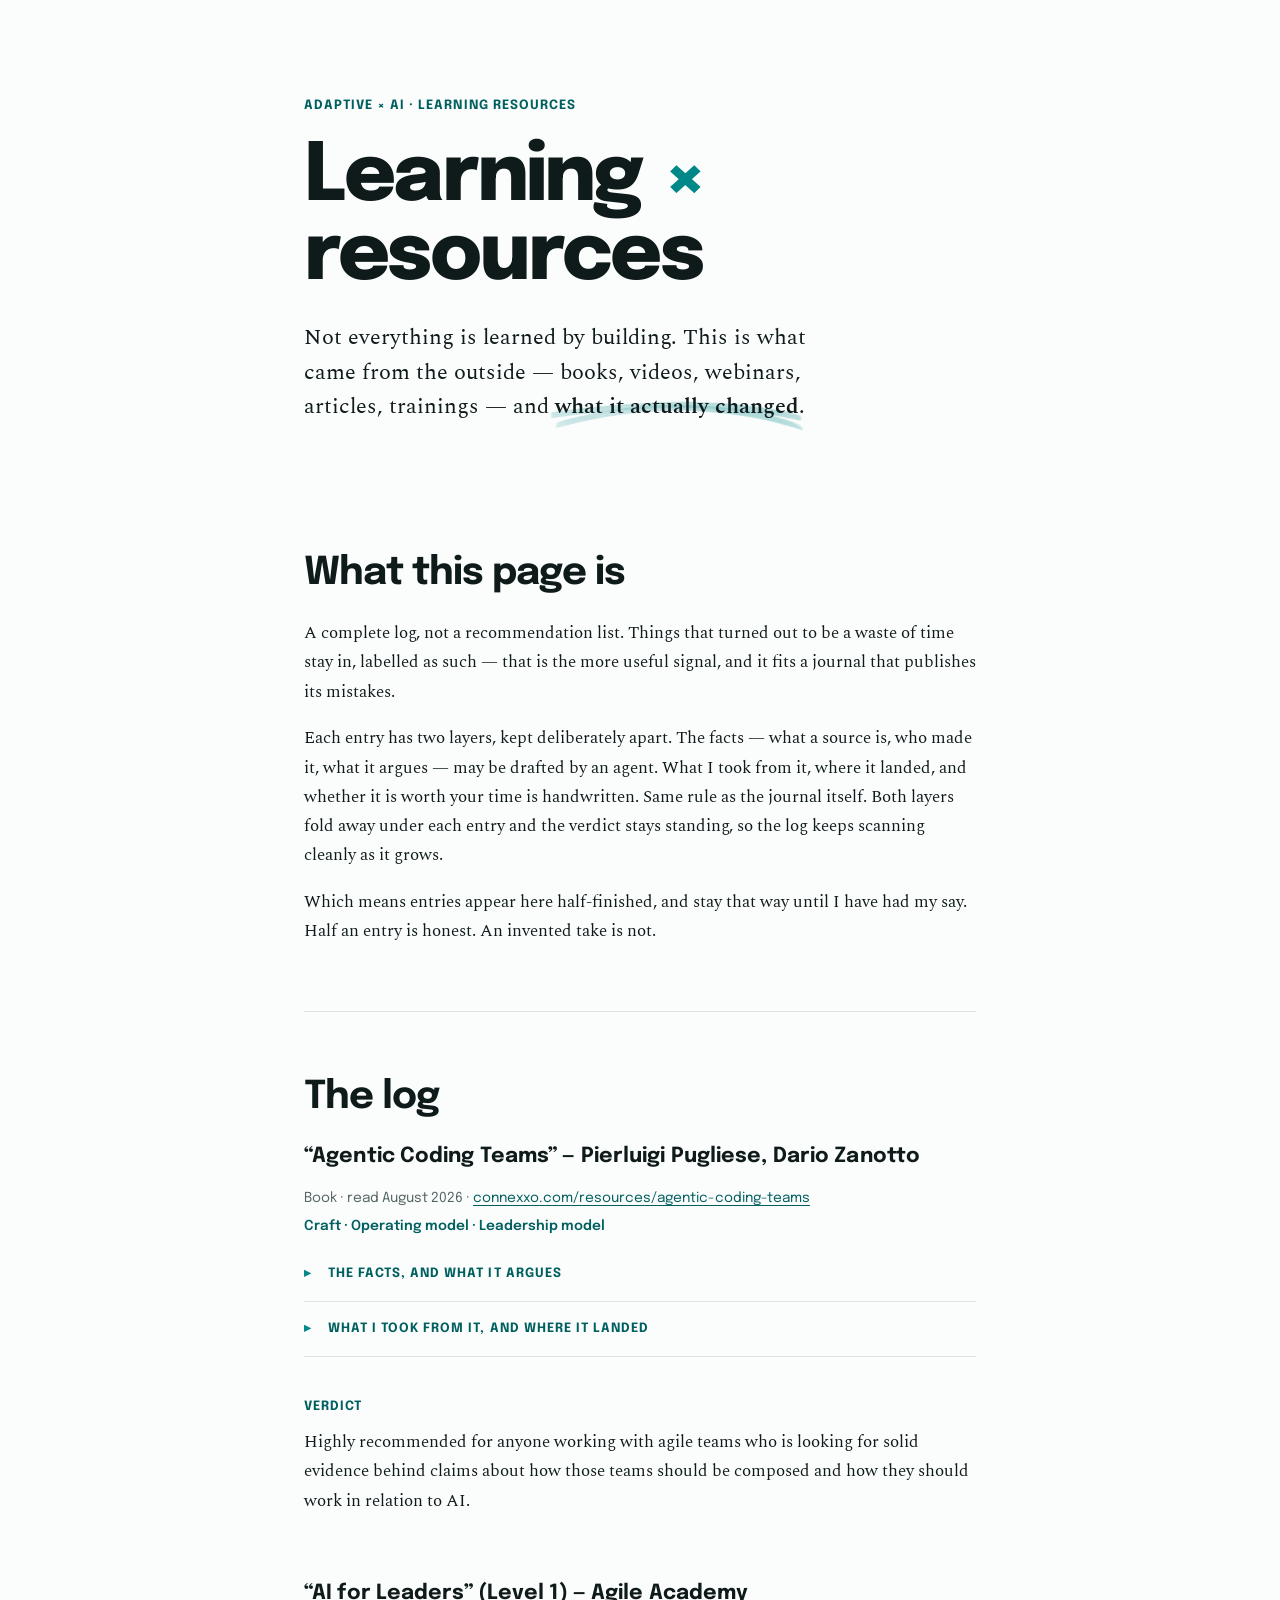
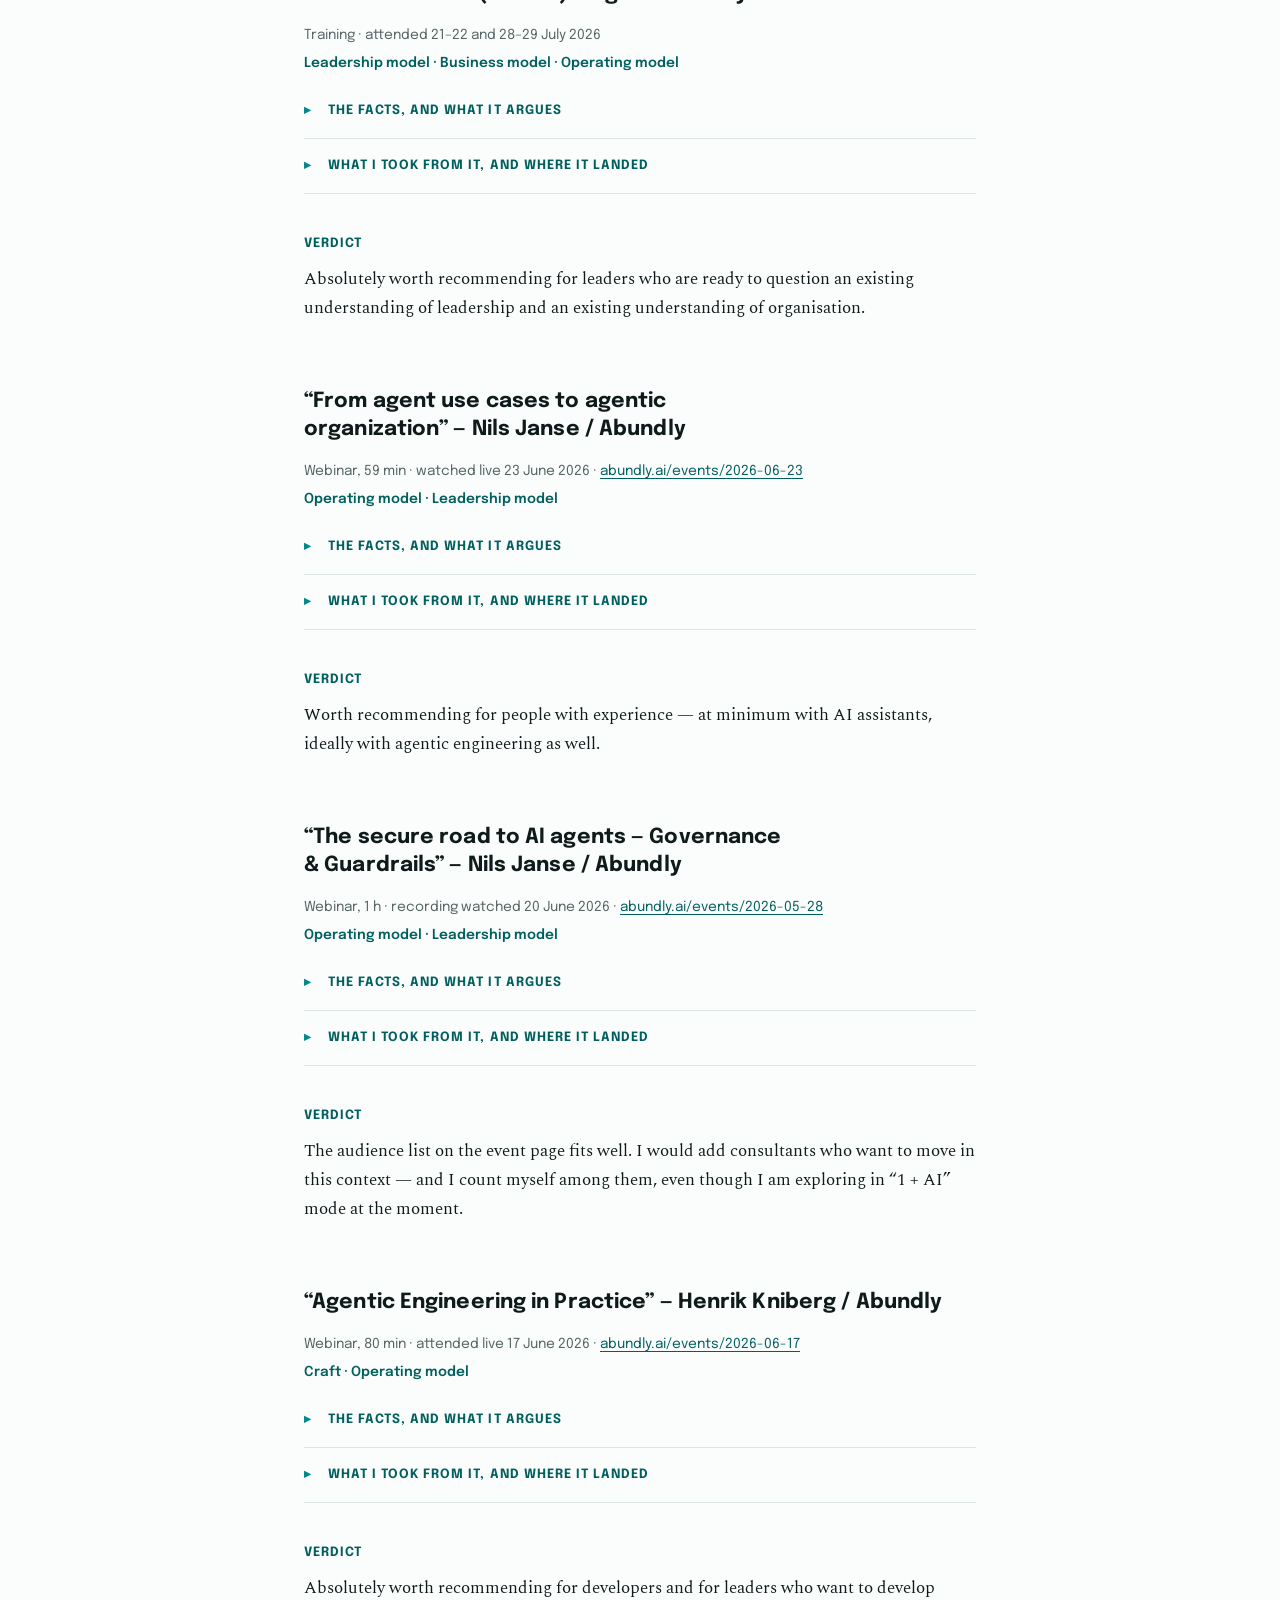
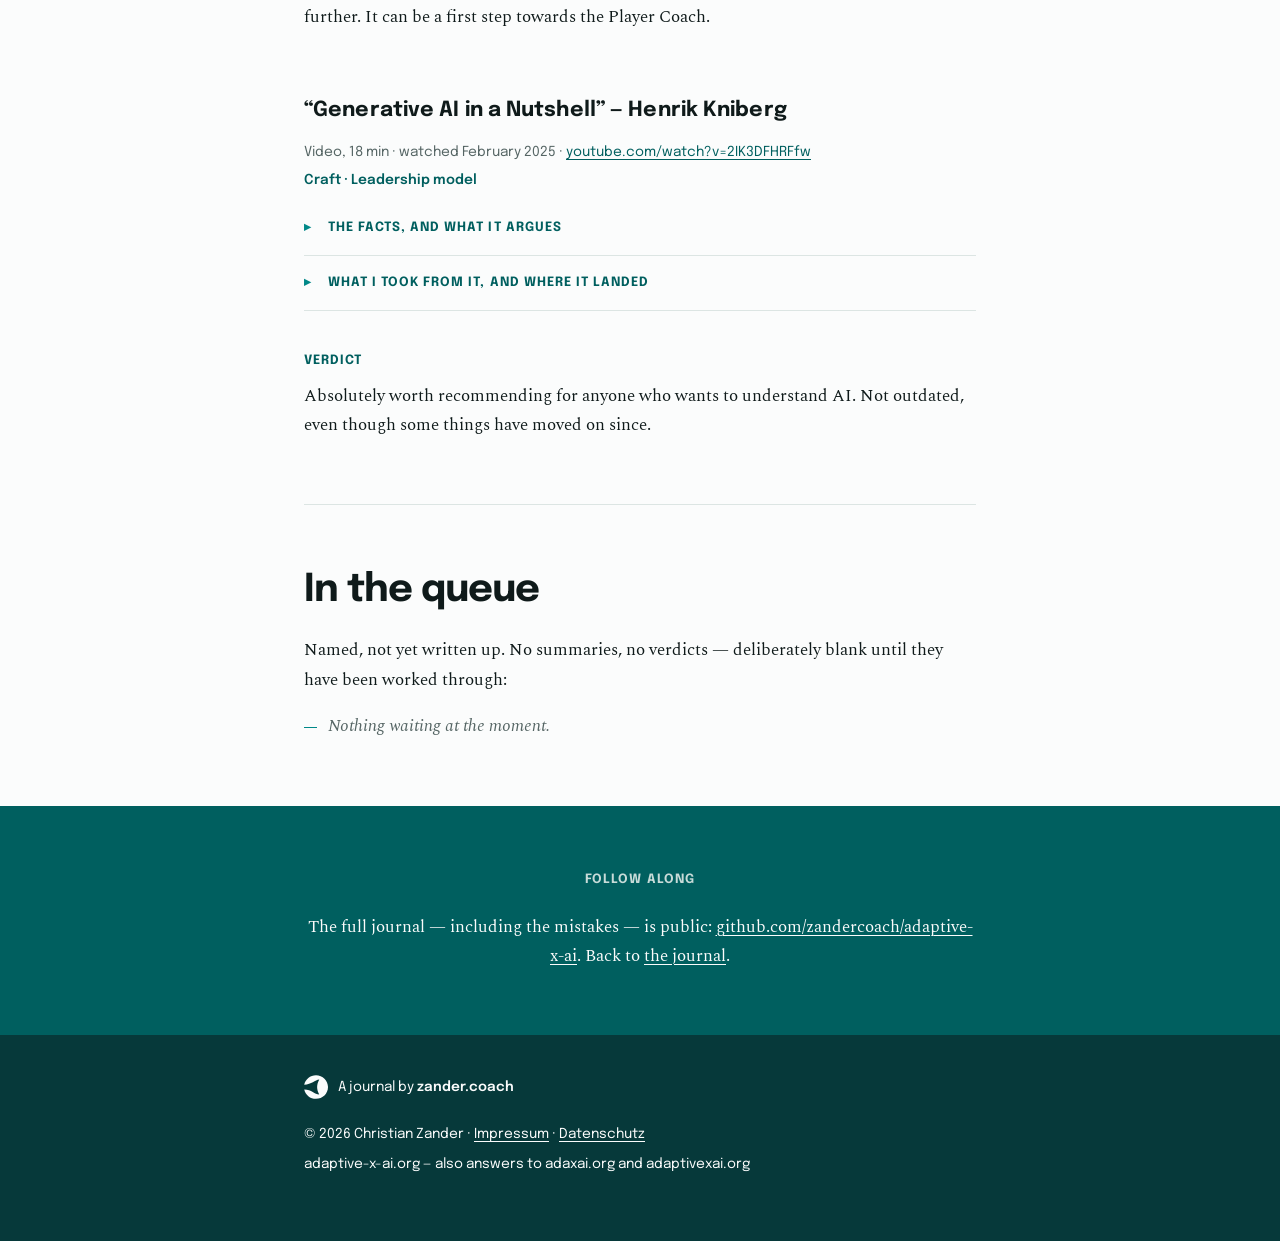
==== commit e0404190: "Site in the zander.coach corporate design Sub-brand: the × stays the mark (title, favicon, bullet); " ====
--- a/docs/resources.html
+++ b/docs/resources.html
@@ -5,247 +5,10 @@
 <meta name="viewport" content="width=device-width, initial-scale=1">
 <title>Learning Resources — Adaptive × AI</title>
 <meta name="description" content="Books, videos, webinars, articles and trainings that fed into the Adaptive × AI learning journey — with what they actually changed.">
-<link rel="icon" href="data:image/svg+xml,%3Csvg xmlns='http://www.w3.org/2000/svg' viewBox='0 0 16 16'%3E%3Ctext x='8' y='13' font-size='14' text-anchor='middle' fill='%233E7D68' font-family='Georgia,serif'%3E%C3%97%3C/text%3E%3C/svg%3E">
-<style>
-:root {
-  --paper: #F5F6F2;
-  --ink: #212721;
-  --muted: #5A645B;
-  --accent: #3E7D68;
-  --rule: #DDE1D9;
-  --serif: Charter, "Bitstream Charter", "Sitka Text", Cambria, Georgia, serif;
-  --mono: ui-monospace, "Cascadia Code", Consolas, "SF Mono", Menlo, monospace;
-}
-@media (prefers-color-scheme: dark) {
-  :root {
-    --paper: #161A16;
-    --ink: #D9DED4;
-    --muted: #93A094;
-    --accent: #7FBCA5;
-    --rule: #2B312B;
-  }
-}
-:root[data-theme="light"] {
-  --paper: #F5F6F2;
-  --ink: #212721;
-  --muted: #5A645B;
-  --accent: #3E7D68;
-  --rule: #DDE1D9;
-}
-:root[data-theme="dark"] {
-  --paper: #161A16;
-  --ink: #D9DED4;
-  --muted: #93A094;
-  --accent: #7FBCA5;
-  --rule: #2B312B;
-}
-* { box-sizing: border-box; }
-html { background: var(--paper); }
-body {
-  margin: 0;
-  background: var(--paper);
-  color: var(--ink);
-  font-family: var(--serif);
-  font-size: 1.125rem;
-  line-height: 1.7;
-}
-main {
-  max-width: 48rem;
-  margin: 0 auto;
-  padding: 4.5rem 1.5rem 2rem;
-}
-a {
-  color: var(--accent);
-  text-decoration: underline;
-  text-decoration-thickness: 1px;
-  text-underline-offset: 0.2em;
-}
-a:hover { text-decoration-thickness: 2px; }
-a:focus-visible {
-  outline: 2px solid var(--accent);
-  outline-offset: 2px;
-  border-radius: 1px;
-}
-header { margin-bottom: 3.5rem; }
-.eyebrow {
-  font-family: var(--mono);
-  font-size: 0.75rem;
-  letter-spacing: 0.09em;
-  text-transform: uppercase;
-  color: var(--muted);
-  margin: 0 0 1.5rem;
-}
-.eyebrow a { color: var(--muted); }
-.eyebrow a:hover { color: var(--accent); }
-h1 {
-  font-size: clamp(2.25rem, 6.5vw, 3.25rem);
-  font-weight: 400;
-  line-height: 1.1;
-  margin: 0 0 1.25rem;
-  letter-spacing: -0.01em;
-  text-wrap: balance;
-}
-h1 .x { color: var(--accent); }
-.lede {
-  font-size: 1.375rem;
-  line-height: 1.55;
-  margin: 0 0 1.25rem;
-  text-wrap: balance;
-}
-section { margin-bottom: 4rem; }
-h2 {
-  font-family: var(--serif);
-  font-size: 1.75rem;
-  font-weight: 600;
-  line-height: 1.25;
-  letter-spacing: -0.01em;
-  color: var(--ink);
-  margin: 0 0 1.1rem;
-  text-wrap: balance;
-}
-h3 {
-  font-family: var(--serif);
-  font-size: 1.375rem;
-  font-weight: 600;
-  line-height: 1.3;
-  margin: 4rem 0 1.25rem;
-  text-wrap: balance;
-}
-h2 + h3 { margin-top: 0; }
-h4 {
-  font-family: var(--serif);
-  font-size: 1.0625rem;
-  font-weight: 600;
-  margin: 2rem 0 0.75rem;
-}
-p { margin: 0 0 1.1rem; }
-p:last-child { margin-bottom: 0; }
-dl.facts {
-  display: grid;
-  grid-template-columns: max-content 1fr;
-  gap: 0.5rem 1.5rem;
-  margin: 0 0 1.75rem;
-  padding: 0 0 1.5rem;
-  border-bottom: 1px solid var(--rule);
-  font-size: 1rem;
-}
-dl.facts dt {
-  font-family: var(--mono);
-  font-size: 0.6875rem;
-  letter-spacing: 0.09em;
-  text-transform: uppercase;
-  color: var(--muted);
-  padding-top: 0.45em;
-  line-height: 1.5;
-}
-dl.facts dd { margin: 0; }
-details {
-  margin: 0 0 1.75rem;
-  padding: 0 0 1.5rem;
-  border-bottom: 1px solid var(--rule);
-}
-details:not([open]) {
-  margin-bottom: 0.9rem;
-  padding-bottom: 0.8rem;
-}
-summary {
-  cursor: pointer;
-  font-family: var(--mono);
-  font-size: 0.6875rem;
-  letter-spacing: 0.09em;
-  text-transform: uppercase;
-  color: var(--muted);
-  list-style: none;
-  padding-left: 1.4rem;
-  position: relative;
-}
-summary::-webkit-details-marker { display: none; }
-summary::before {
-  content: "▸";
-  position: absolute;
-  left: 0;
-  color: var(--accent);
-}
-details[open] summary::before { content: "▾"; }
-summary:hover { color: var(--accent); }
-summary:focus-visible {
-  outline: 2px solid var(--accent);
-  outline-offset: 2px;
-  border-radius: 1px;
-}
-details dl.facts {
-  margin: 1.5rem 0 1.25rem;
-  padding: 0;
-  border-bottom: 0;
-}
-details > p { margin: 1.5rem 0 0; }
-p.themes {
-  font-family: var(--mono);
-  font-size: 0.8125rem;
-  color: var(--accent);
-  margin: 0 0 1.5rem;
-}
-p.meta { margin: 0 0 0.3rem; }
-@media print {
-  details::details-content { content-visibility: visible; }
-  summary::before { content: "▾"; }
-}
-@media (max-width: 36rem) {
-  dl.facts {
-    grid-template-columns: 1fr;
-    gap: 0;
-  }
-  dl.facts dt { padding-top: 1rem; }
-  dl.facts dt:first-child { padding-top: 0; }
-}
-code {
-  font-family: var(--mono);
-  font-size: 0.85em;
-}
-ul {
-  margin: 0;
-  padding: 0;
-  list-style: none;
-  display: flex;
-  flex-direction: column;
-  gap: 0.9rem;
-}
-ul li {
-  padding-left: 1.4rem;
-  position: relative;
-}
-ul li::before {
-  content: "×";
-  position: absolute;
-  left: 0;
-  color: var(--accent);
-}
-.meta {
-  font-family: var(--mono);
-  font-size: 0.8125rem;
-  color: var(--muted);
-}
-.empty {
-  border-left: 2px solid var(--rule);
-  padding-left: 1.4rem;
-  color: var(--muted);
-  font-style: italic;
-}
-footer {
-  border-top: 1px solid var(--rule);
-  margin-top: 4rem;
-  padding: 1.5rem 0 3rem;
-  font-family: var(--mono);
-  font-size: 0.8125rem;
-  color: var(--muted);
-  display: flex;
-  flex-direction: column;
-  gap: 0.4rem;
-}
-footer p { margin: 0; }
-footer a { color: var(--muted); }
-footer a:hover { color: var(--accent); }
-</style>
+<link rel="icon" href="data:image/svg+xml,%3Csvg xmlns='http://www.w3.org/2000/svg' viewBox='0 0 16 16'%3E%3Cpath d='M3.5 3.5l9 9M12.5 3.5l-9 9' stroke='%23008888' stroke-width='2.8'/%3E%3C/svg%3E">
+<link rel="preload" href="assets/fonts/epilogue-latin.woff2" as="font" type="font/woff2" crossorigin>
+<link rel="preload" href="assets/fonts/spectral-latin-400.woff2" as="font" type="font/woff2" crossorigin>
+<link rel="stylesheet" href="assets/site.css">
 </head>
 <body>
 <main>
@@ -253,7 +16,7 @@
 <header>
   <p class="eyebrow"><a href="./">Adaptive × AI</a> · Learning resources</p>
   <h1>Learning <span class="x">×</span> resources</h1>
-  <p class="lede">Not everything is learned by building. This is what came from the outside — books, videos, webinars, articles, trainings — and what it actually changed.</p>
+  <p class="lede">Not everything is learned by building. This is what came from the outside — books, videos, webinars, articles, trainings — and <strong>what it actually changed</strong>.</p>
 </header>
 
 <section>
@@ -509,16 +272,18 @@
   <p class="empty">Nothing waiting at the moment.</p>
 </section>
 
-<section>
+<section class="band">
   <h2>Follow along</h2>
   <p>The full journal — including the mistakes — is public: <a href="https://github.com/zandercoach/adaptive-x-ai">github.com/zandercoach/adaptive-x-ai</a>. Back to <a href="./">the journal</a>.</p>
 </section>
 
+</main>
+
 <footer>
+  <p class="endorsement"><svg viewBox="0 0 107.392 106.164" aria-hidden="true"><path fill-rule="evenodd" d="M53.696 106.162C27.731 106.162 6.113 87.968 1.095 63.802C34.018 63.905 47.303 86.011 68.214 86.815C55.673 63.766 55.673 42.813 68.322 19.835C49.209 20.847 33.843 42.533 1.026 42.673C5.899 18.333 27.626 0 53.696 0C83.334 0 107.392 23.78 107.392 53.08C107.392 82.38 83.334 106.162 53.696 106.162"/></svg><span>A journal by <a href="https://www.zander.coach">zander.coach</a></span></p>
   <p>© 2026 Christian Zander · <a href="https://www.zander.coach/impressum/">Impressum</a> · <a href="https://www.zander.coach/datenschutz/">Datenschutz</a></p>
   <p>adaptive-x-ai.org — also answers to adaxai.org and adaptivexai.org</p>
 </footer>
 
-</main>
 </body>
 </html>
--- a/docs/assets/site.css
+++ b/docs/assets/site.css
@@ -0,0 +1,374 @@
+/* Adaptive × AI — the journal site in the zander.coach corporate design.
+   Core: C:\claude\CORPORATE-DESIGN.md (tokens from theme `zander` 0.9.17).
+   What this site adds beyond the core: docs/DESIGN.md. */
+
+@font-face { font-family: "Epilogue"; font-style: normal; font-weight: 100 900; font-display: swap; src: url("fonts/epilogue-latin.woff2") format("woff2"); }
+@font-face { font-family: "Epilogue"; font-style: italic; font-weight: 100 900; font-display: swap; src: url("fonts/epilogue-latin-italic.woff2") format("woff2"); }
+@font-face { font-family: "Spectral"; font-style: normal; font-weight: 400; font-display: swap; src: url("fonts/spectral-latin-400.woff2") format("woff2"); }
+@font-face { font-family: "Spectral"; font-style: italic; font-weight: 400; font-display: swap; src: url("fonts/spectral-latin-400-italic.woff2") format("woff2"); }
+@font-face { font-family: "Spectral"; font-style: normal; font-weight: 600; font-display: swap; src: url("fonts/spectral-latin-600.woff2") format("woff2"); }
+
+:root {
+  --paper: #FBFCFC;
+  --surface: #F1F5F4;
+  --rule: #DCE5E3;
+  --ink: #0F1A1A;
+  --ink-soft: #354544;
+  --muted: #556564;
+  --brand: #008888;
+  --brand-deep: #005F5F;
+  --deep: #06393A;
+  --brand-light: #C7DBD8;
+  --display: "Epilogue", -apple-system, "Segoe UI", sans-serif;
+  --text: "Spectral", Georgia, "Times New Roman", serif;
+  --mono: ui-monospace, "Cascadia Code", Consolas, "SF Mono", Menlo, monospace;
+  --column: 45rem;
+  --space: 4rem;
+}
+
+* { box-sizing: border-box; }
+html { background: var(--paper); }
+body {
+  margin: 0;
+  background: var(--paper);
+  color: var(--ink);
+  font-family: var(--text);
+  font-size: 17px;
+  line-height: 1.72;
+}
+
+/* Text stays in the reading column; only the band steps out. */
+main > header,
+main > section:not(.band),
+.band > *,
+body > footer > * {
+  max-width: var(--column);
+  margin-inline: auto;
+  padding-inline: 1.5rem;
+}
+
+a {
+  color: var(--brand-deep);
+  text-decoration: underline;
+  text-decoration-thickness: 1px;
+  text-underline-offset: 0.2em;
+}
+a:hover { color: var(--brand); }
+a:focus-visible {
+  outline: 2px solid var(--brand-deep);
+  outline-offset: 2px;
+}
+
+p { margin: 0 0 1.1rem; }
+p:last-child { margin-bottom: 0; }
+strong { font-weight: 600; }
+code {
+  font-family: var(--mono);
+  font-size: 0.85em;
+  color: var(--ink-soft);
+}
+
+/* ---------- Hero ---------- */
+
+main > header { padding-top: 6rem; padding-bottom: var(--space); }
+
+.eyebrow,
+.label,
+h4 {
+  font-family: var(--display);
+  font-size: 0.8rem;
+  font-weight: 700;
+  letter-spacing: 0.08em;
+  text-transform: uppercase;
+  line-height: 1.5;
+  color: var(--brand-deep);
+  margin: 0 0 1.5rem;
+}
+.eyebrow a { text-decoration: none; }
+.eyebrow a:hover { text-decoration: underline; }
+
+h1, h2, h3 {
+  font-family: var(--display);
+  text-wrap: balance;
+}
+h1 {
+  font-size: clamp(2.5rem, 1.5rem + 5vw, 5rem);
+  font-weight: 800;
+  line-height: 0.98;
+  letter-spacing: -0.035em;
+  max-width: 16ch;
+  margin: 0 0 1.5rem;
+}
+.x { color: var(--brand); }
+
+.lede {
+  font-size: clamp(1.15rem, 1rem + 0.8vw, 1.4rem);
+  line-height: 1.55;
+  max-width: 34rem;
+  margin: 0 0 1.5rem;
+}
+
+/* The highlighter stroke: Christian's drawn stroke as a mask, in petrol,
+   under the bold words of the lede. Once per page. */
+.lede strong {
+  position: relative;
+  z-index: 0;
+  display: inline-block;
+}
+.lede strong::after {
+  content: "";
+  position: absolute;
+  z-index: -1;
+  left: -0.2em;
+  right: -0.2em;
+  bottom: -0.3em;
+  height: 1.35em;
+  background: var(--brand);
+  -webkit-mask: url("highlight.webp") no-repeat center / 100% 100%;
+  mask: url("highlight.webp") no-repeat center / 100% 100%;
+}
+
+.byline {
+  font-family: var(--display);
+  font-size: 0.86rem;
+  color: var(--muted);
+  margin: 0;
+}
+
+/* ---------- Text sections ---------- */
+
+/* Separation by space; two text sections in a row share one hairline. */
+main > section:not(.band) {
+  padding-top: var(--space);
+  padding-bottom: var(--space);
+}
+main > section:not(.band) + section:not(.band)::before {
+  content: "";
+  display: block;
+  border-top: 1px solid var(--rule);
+  margin-top: calc(-1 * var(--space));
+  margin-bottom: var(--space);
+}
+
+h2 {
+  font-size: clamp(1.6rem, 1.2rem + 1.6vw, 2.4rem);
+  font-weight: 700;
+  line-height: 1.12;
+  letter-spacing: -0.025em;
+  color: var(--ink);
+  margin: 0 0 1.5rem;
+}
+h3 {
+  font-size: clamp(1.15rem, 1.1rem + 0.3vw, 1.3rem);
+  font-weight: 700;
+  line-height: 1.35;
+  letter-spacing: 0.005em;
+  margin: 4rem 0 1rem;
+}
+h2 + h3 { margin-top: 0; }
+h3.label { font-size: 0.8rem; letter-spacing: 0.08em; margin: 2.5rem 0 1rem; }
+h2 + h3.label { margin-top: 0; }
+h4 { margin: 2.5rem 0 0.75rem; }
+
+/* The sentence a section stands on. */
+.statement {
+  font-family: var(--display);
+  font-style: italic;
+  font-weight: 300;
+  font-size: clamp(1.2rem, 1.05rem + 0.7vw, 1.55rem);
+  line-height: 1.45;
+  letter-spacing: -0.01em;
+  margin: 2.5rem 0;
+}
+
+.meta-note {
+  font-size: 0.94rem;
+  color: var(--muted);
+  margin-top: 2.5rem;
+}
+
+/* ---------- Lists ---------- */
+
+/* The × is this site's mark and takes the signet's place as the bullet. */
+ul {
+  margin: 0;
+  padding: 0;
+  list-style: none;
+  display: flex;
+  flex-direction: column;
+  gap: 1rem;
+}
+ul li {
+  padding-left: 1.5rem;
+  position: relative;
+}
+ul li::before {
+  content: "×";
+  position: absolute;
+  left: 0;
+  font-family: var(--display);
+  font-size: 1.15em;
+  line-height: 1.5;
+  font-weight: 700;
+  color: var(--brand);
+}
+
+/* Nothing in it: a thin petrol dash, never the mark in front of a "no". */
+.empty {
+  position: relative;
+  padding-left: 1.5rem;
+  color: var(--muted);
+  font-style: italic;
+}
+.empty::before {
+  content: "";
+  position: absolute;
+  left: 0;
+  top: 0.86em;
+  width: 0.8rem;
+  border-top: 1px solid var(--brand);
+}
+
+/* ---------- Resources log ---------- */
+
+p.meta {
+  font-family: var(--display);
+  font-size: 0.86rem;
+  color: var(--muted);
+  margin: 0 0 0.3rem;
+}
+p.themes {
+  font-family: var(--display);
+  font-size: 0.86rem;
+  font-weight: 600;
+  color: var(--brand-deep);
+  margin: 0 0 1.5rem;
+}
+
+details {
+  margin: 0 0 1.5rem;
+  padding: 0 0 1.5rem;
+  border-bottom: 1px solid var(--rule);
+}
+details:not([open]) {
+  margin-bottom: 1rem;
+  padding-bottom: 1rem;
+}
+summary {
+  cursor: pointer;
+  font-family: var(--display);
+  font-size: 0.8rem;
+  font-weight: 700;
+  letter-spacing: 0.08em;
+  text-transform: uppercase;
+  color: var(--brand-deep);
+  list-style: none;
+  padding-left: 1.5rem;
+  position: relative;
+}
+summary::-webkit-details-marker { display: none; }
+summary::before {
+  content: "▸";
+  position: absolute;
+  left: 0;
+  color: var(--brand);
+}
+details[open] summary::before { content: "▾"; }
+summary:hover { color: var(--brand); }
+summary:focus-visible {
+  outline: 2px solid var(--brand-deep);
+  outline-offset: 2px;
+}
+details > p { margin: 1.5rem 0 0; }
+
+dl.facts {
+  display: grid;
+  grid-template-columns: max-content 1fr;
+  gap: 0.5rem 1.5rem;
+  margin: 1.5rem 0 1rem;
+  font-size: 0.94rem;
+}
+dl.facts dt {
+  font-family: var(--display);
+  font-size: 0.72rem;
+  font-weight: 700;
+  letter-spacing: 0.08em;
+  text-transform: uppercase;
+  color: var(--muted);
+  padding-top: 0.45em;
+  line-height: 1.5;
+}
+dl.facts dd { margin: 0; }
+
+@media (max-width: 36rem) {
+  dl.facts { grid-template-columns: 1fr; gap: 0; }
+  dl.facts dt { padding-top: 1rem; }
+  dl.facts dt:first-child { padding-top: 0; }
+}
+
+/* ---------- Closing band ---------- */
+
+/* The dark band closes the page; the footer follows directly. */
+.band {
+  background: var(--brand-deep);
+  color: var(--paper);
+  text-align: center;
+  padding: var(--space) 0;
+}
+.band h2 {
+  font-size: 0.8rem;
+  font-weight: 700;
+  letter-spacing: 0.08em;
+  text-transform: uppercase;
+  line-height: 1.5;
+  color: var(--brand-light);
+  margin-bottom: 1.5rem;
+}
+.band a { color: var(--paper); }
+.band a:hover { color: var(--brand-light); }
+.band a:focus-visible { outline-color: var(--paper); }
+
+/* ---------- Footer ---------- */
+
+footer {
+  background: var(--deep);
+  color: var(--paper);
+  font-family: var(--display);
+  font-size: 0.86rem;
+  padding: 2.5rem 0 4rem;
+}
+footer p { margin-top: 0; margin-bottom: 0.4rem; }
+footer a { color: var(--paper); }
+footer a:hover { color: var(--brand-light); }
+footer a:focus-visible { outline-color: var(--paper); }
+
+/* The endorsement: the signet in its negative version, paper on deep. */
+.endorsement {
+  display: flex;
+  align-items: center;
+  gap: 0.6rem;
+  margin-bottom: 1.5rem;
+}
+.endorsement svg {
+  width: 1.5rem;
+  height: 1.5rem;
+  flex: none;
+  fill: currentColor;
+}
+.endorsement a { text-decoration: none; font-weight: 600; }
+.endorsement a:hover { text-decoration: underline; }
+
+/* ---------- Phones and print ---------- */
+
+@media (max-width: 36rem) {
+  :root { --space: 3rem; }
+  main > header { padding-top: 4rem; }
+}
+
+@media print {
+  details::details-content { content-visibility: visible; }
+  summary::before { content: "▾"; }
+  .band, footer { background: none; color: var(--ink); }
+  .band h2 { color: var(--brand-deep); }
+  .band a, footer a { color: var(--brand-deep); }
+}
